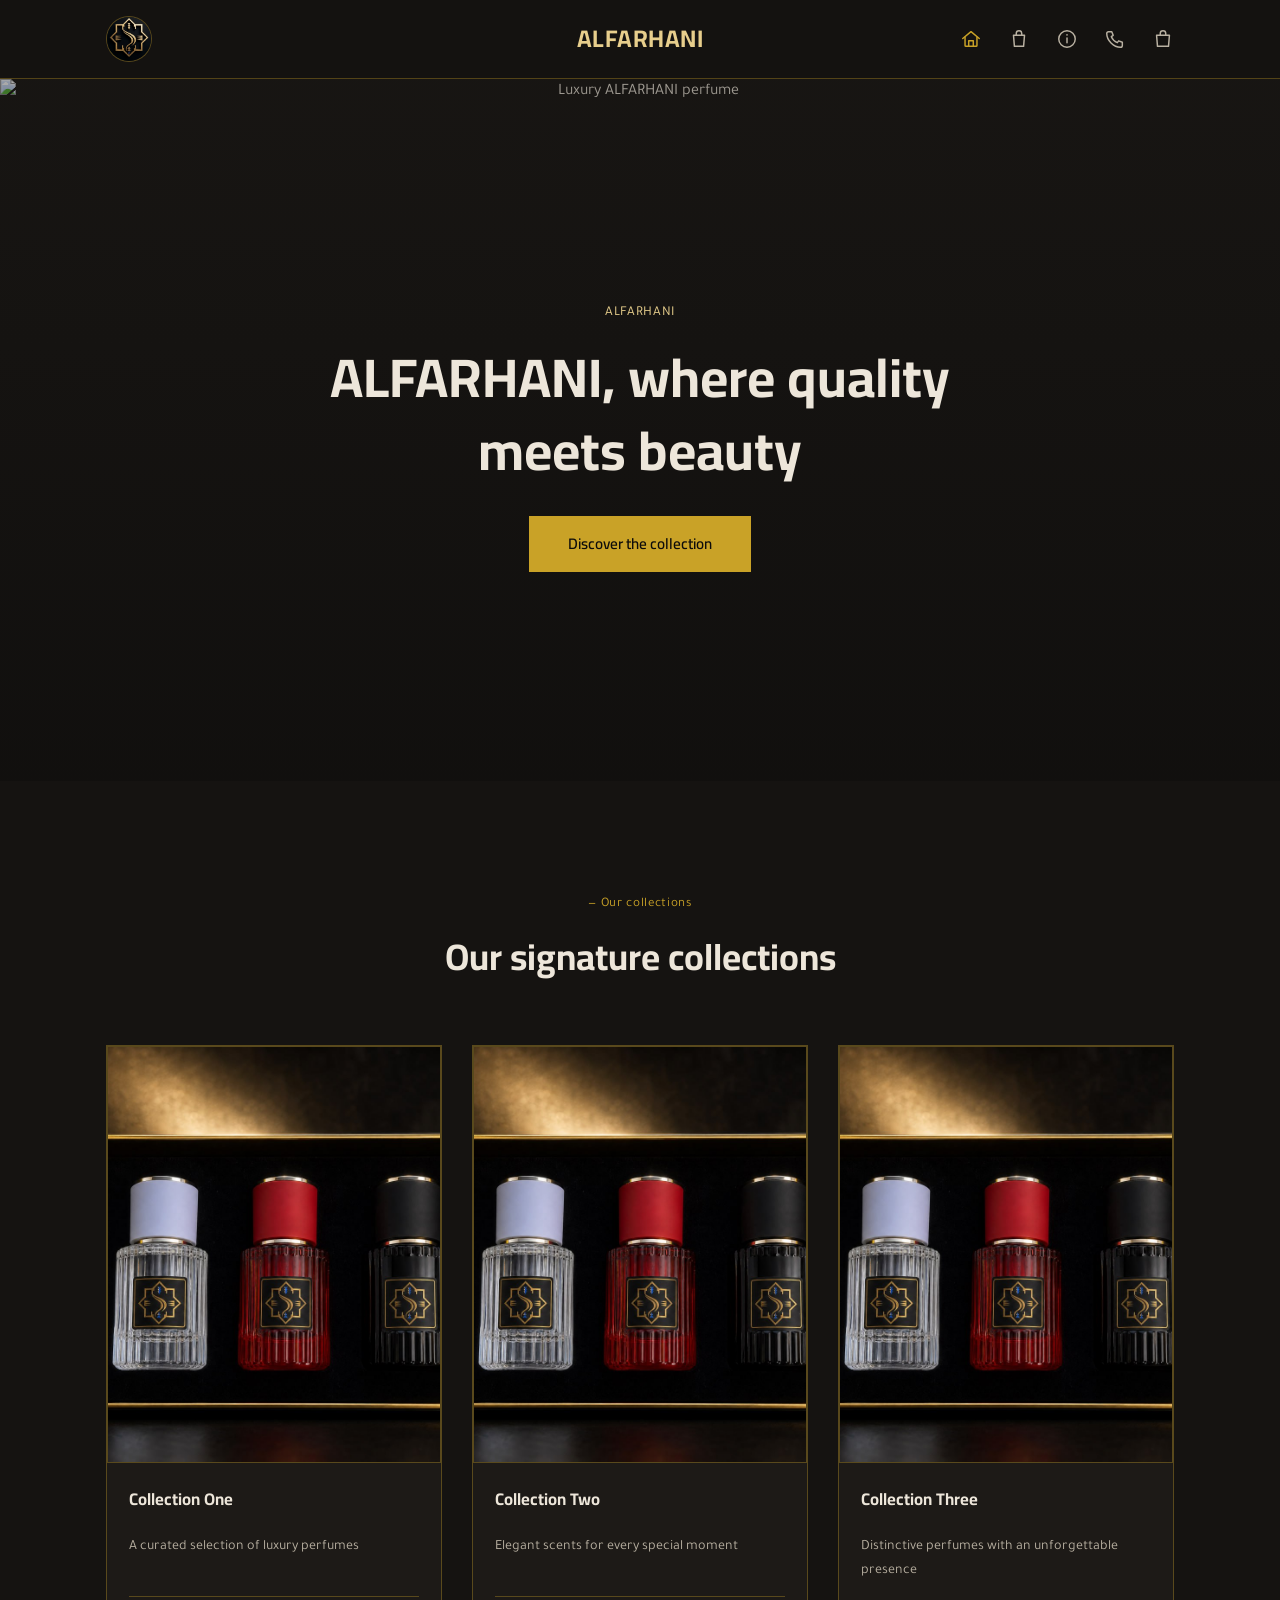
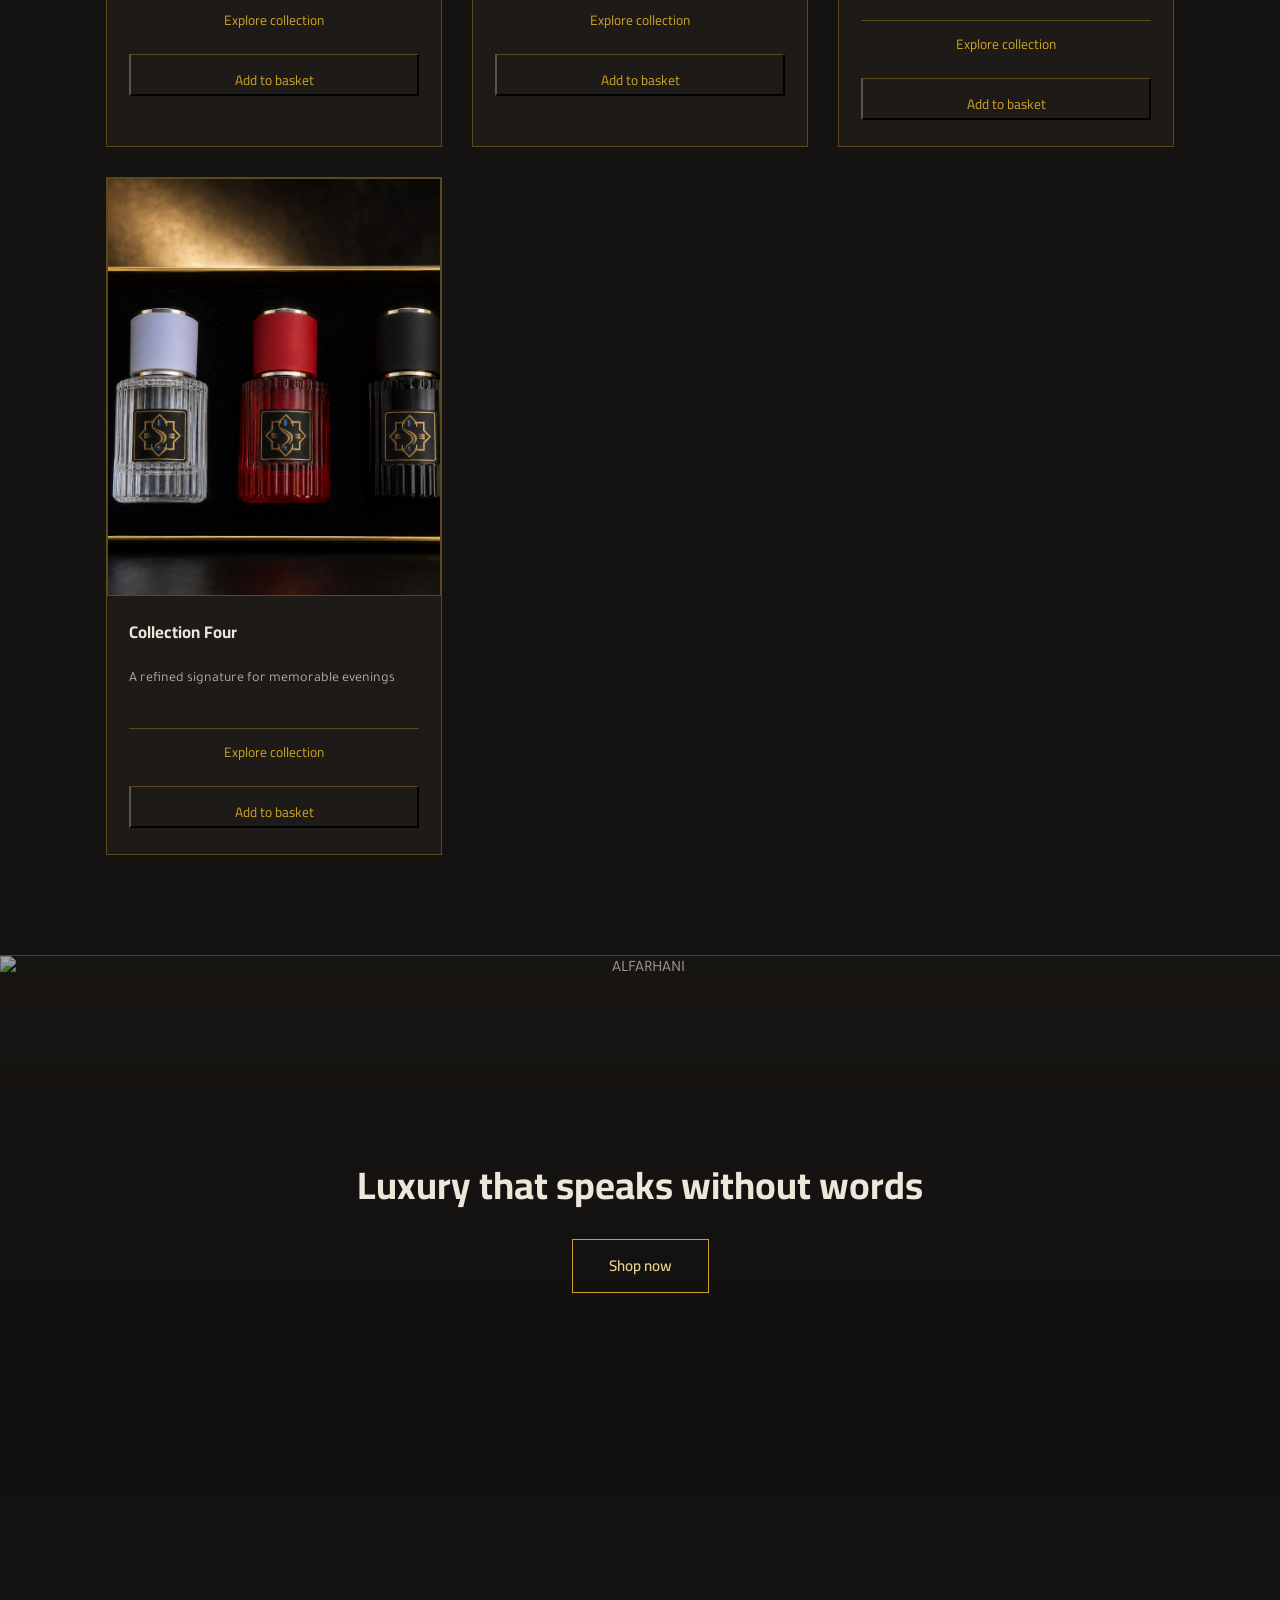
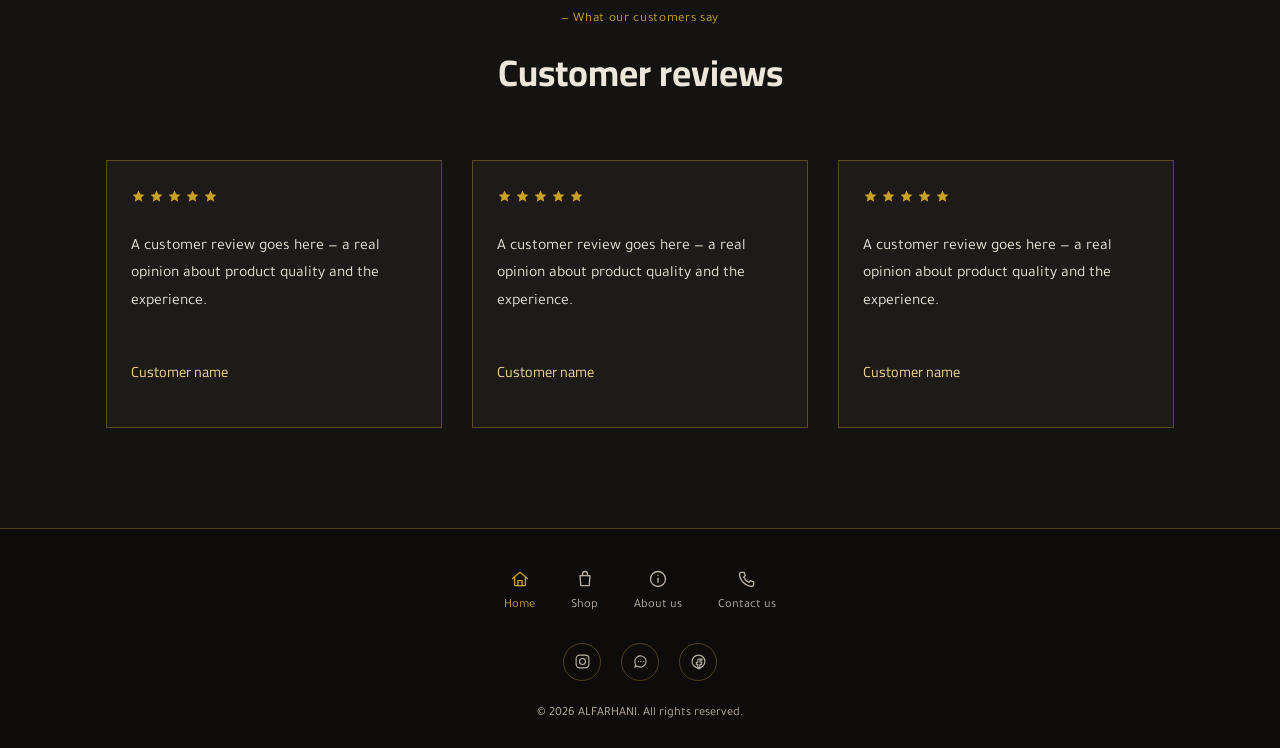
==== index.html @ 16aa0f97 "ereed e3dl 3lwh" ====
<!DOCTYPE html>
<html lang="en" dir="ltr">
<head>
<meta charset="UTF-8">
<meta name="viewport" content="width=device-width, initial-scale=1.0">
<title>ALFARHANI | Where Quality Meets Beauty</title>
<link rel="preconnect" href="https://fonts.googleapis.com">
<link rel="preconnect" href="https://fonts.gstatic.com" crossorigin>
<link href="https://fonts.googleapis.com/css2?family=Cairo:wght@600;700&family=Tajawal:wght@400;500;700&display=swap" rel="stylesheet">
<link rel="stylesheet" href="style.css">
</head>
<body data-page="home">

<header class="site-header">
  <div class="header-inner">
    <a href="index.html" class="ph-frame logo-slot" aria-label="ALFARHANI - Home">
      <img src="images/logo.png" alt="ALFARHANI logo">
      <span class="ph-fallback">
        <svg viewBox="0 0 24 24" fill="none" stroke="currentColor" stroke-width="1.5" stroke-linecap="round" stroke-linejoin="round"><rect x="3" y="6" width="18" height="14" rx="2"/><circle cx="12" cy="13" r="3.5"/><path d="M8 6l1.5-2h5L16 6"/></svg>
        <span>Logo</span>
      </span>
    </a>
    <span class="brand-name">ALFARHANI</span>
    <nav class="icon-nav" aria-label="Main navigation">
      <a href="index.html" data-page="home" aria-label="Home">
        <svg viewBox="0 0 24 24" fill="none" stroke="currentColor" stroke-width="1.6" stroke-linecap="round" stroke-linejoin="round"><path d="M3 11.5 12 4l9 7.5"/><path d="M5.5 10v9a1 1 0 0 0 1 1h11a1 1 0 0 0 1-1v-9"/><path d="M9.5 20v-6h5v6"/></svg>
      </a>
      <a href="shop.html" data-page="shop" aria-label="Shop">
        <svg viewBox="0 0 24 24" fill="none" stroke="currentColor" stroke-width="1.6" stroke-linecap="round" stroke-linejoin="round"><path d="M6 8h12l-1 12H7L6 8Z"/><path d="M9 8V6a3 3 0 0 1 6 0v2"/></svg>
      </a>
      <a href="about.html" data-page="about" aria-label="About us">
        <svg viewBox="0 0 24 24" fill="none" stroke="currentColor" stroke-width="1.6" stroke-linecap="round" stroke-linejoin="round"><circle cx="12" cy="12" r="9"/><line x1="12" y1="11" x2="12" y2="16"/><circle cx="12" cy="7.5" r="0.9" fill="currentColor" stroke="none"/></svg>
      </a>
      <a href="contact.html" data-page="contact" aria-label="Contact us">
        <svg viewBox="0 0 24 24" fill="none" stroke="currentColor" stroke-width="1.6" stroke-linecap="round" stroke-linejoin="round"><path d="M5 4h3.5l1.5 4-2 1.5a12 12 0 0 0 6.5 6.5l1.5-2 4 1.5V19a2 2 0 0 1-2 2C10.5 21 3 13.5 3 6a2 2 0 0 1 2-2Z"/></svg>
      </a>
      <a href="basket.html" data-page="basket" class="basket-nav" aria-label="Perfume basket">
        <svg viewBox="0 0 24 24" fill="none" stroke="currentColor" stroke-width="1.6" stroke-linecap="round" stroke-linejoin="round"><path d="M5 8h14l-1 12H6L5 8Z"/><path d="M9 8V6a3 3 0 0 1 6 0v2"/></svg>
        <span class="basket-badge" data-basket-badge hidden>0</span>
      </a>
    </nav>
  </div>
</header>

<main>

  <!-- SECTION 1: primary hero — replace images/hero-1.jpg with the exclusive perfume/packaging photo -->
  <section class="hero">
    <div class="ph-frame">
      <img src="images/hero-1.jpg" alt="Luxury ALFARHANI perfume">
      <span class="ph-fallback">
        <svg viewBox="0 0 24 24" fill="none" stroke="currentColor" stroke-width="1.5" stroke-linecap="round" stroke-linejoin="round"><rect x="3" y="6" width="18" height="14" rx="2"/><circle cx="12" cy="13" r="3.5"/><path d="M8 6l1.5-2h5L16 6"/></svg>
        <span>Add here: images/hero-1.jpg</span>
      </span>
    </div>
    <div class="hero-content">
      <p class="hero-eyebrow">ALFARHANI</p>
      <h1 class="hero-title">ALFARHANI, where quality meets beauty</h1>
      <a href="shop.html" class="btn-gold">Discover the collection</a>
    </div>
  </section>

  <!-- SECTION 2: our collections -->
  <section class="section">
    <div class="container">
      <div class="section-head">
        <p class="section-eyebrow">— Our collections</p>
        <h2 class="section-title">Our signature collections</h2>
      </div>
      <div class="grid" data-collection-grid>

        <div class="card">
          <div class="ph-frame">
            <img src="images/collection-1.jpg" alt="Collection one">
            <span class="ph-fallback">
              <svg viewBox="0 0 24 24" fill="none" stroke="currentColor" stroke-width="1.5" stroke-linecap="round" stroke-linejoin="round"><rect x="3" y="6" width="18" height="14" rx="2"/><circle cx="12" cy="13" r="3.5"/><path d="M8 6l1.5-2h5L16 6"/></svg>
              <span>Add here: images/collection-1.jpg</span>
            </span>
          </div>
          <div class="card-body">
            <h3 class="card-title">Collection One</h3>
            <p class="card-sub">A curated selection of luxury perfumes</p>
            <a href="details.html?type=collection&amp;collection=1" class="card-link">Explore collection</a>
            <button type="button" class="card-link basket-add" data-add-basket="Collection One">Add to basket</button>
          </div>
        </div>

        <div class="card">
          <div class="ph-frame">
            <img src="images/collection-2.jpg" alt="Collection two">
            <span class="ph-fallback">
              <svg viewBox="0 0 24 24" fill="none" stroke="currentColor" stroke-width="1.5" stroke-linecap="round" stroke-linejoin="round"><rect x="3" y="6" width="18" height="14" rx="2"/><circle cx="12" cy="13" r="3.5"/><path d="M8 6l1.5-2h5L16 6"/></svg>
              <span>Add here: images/collection-2.jpg</span>
            </span>
          </div>
          <div class="card-body">
            <h3 class="card-title">Collection Two</h3>
            <p class="card-sub">Elegant scents for every special moment</p>
            <a href="details.html?type=collection&amp;collection=2" class="card-link">Explore collection</a>
            <button type="button" class="card-link basket-add" data-add-basket="Collection Two">Add to basket</button>
          </div>
        </div>

        <div class="card">
          <div class="ph-frame">
            <img src="images/collection-3.jpg" alt="Collection three">
            <span class="ph-fallback">
              <svg viewBox="0 0 24 24" fill="none" stroke="currentColor" stroke-width="1.5" stroke-linecap="round" stroke-linejoin="round"><rect x="3" y="6" width="18" height="14" rx="2"/><circle cx="12" cy="13" r="3.5"/><path d="M8 6l1.5-2h5L16 6"/></svg>
              <span>Add here: images/collection-3.jpg</span>
            </span>
          </div>
          <div class="card-body">
            <h3 class="card-title">Collection Three</h3>
            <p class="card-sub">Distinctive perfumes with an unforgettable presence</p>
            <a href="details.html?type=collection&amp;collection=3" class="card-link">Explore collection</a>
            <button type="button" class="card-link basket-add" data-add-basket="Collection Three">Add to basket</button>
          </div>
        </div>

        <div class="card">
          <div class="ph-frame">
            <img src="images/collection-1.jpg" alt="Collection four">
            <span class="ph-fallback">
              <svg viewBox="0 0 24 24" fill="none" stroke="currentColor" stroke-width="1.5" stroke-linecap="round" stroke-linejoin="round"><rect x="3" y="6" width="18" height="14" rx="2"/><circle cx="12" cy="13" r="3.5"/><path d="M8 6l1.5-2h5L16 6"/></svg>
              <span>Add here: images/collection-1.jpg</span>
            </span>
          </div>
          <div class="card-body">
            <h3 class="card-title">Collection Four</h3>
            <p class="card-sub">A refined signature for memorable evenings</p>
            <a href="details.html?type=collection&amp;collection=4" class="card-link">Explore collection</a>
            <button type="button" class="card-link basket-add" data-add-basket="Collection Four">Add to basket</button>
          </div>
        </div>

      </div>
    </div>
  </section>

  <hr class="rule">

  <!-- SECTION 3: closing hero — replace images/hero-2.jpg with a second brand/lifestyle photo -->
  <section class="hero" style="min-height: 60vh;">
    <div class="ph-frame">
      <img src="images/hero-2.jpg" alt="ALFARHANI">
      <span class="ph-fallback">
        <svg viewBox="0 0 24 24" fill="none" stroke="currentColor" stroke-width="1.5" stroke-linecap="round" stroke-linejoin="round"><rect x="3" y="6" width="18" height="14" rx="2"/><circle cx="12" cy="13" r="3.5"/><path d="M8 6l1.5-2h5L16 6"/></svg>
        <span>Add here: images/hero-2.jpg</span>
      </span>
    </div>
    <div class="hero-content">
      <h2 class="hero-title" style="font-size: clamp(1.6rem, 4vw, 2.4rem);">Luxury that speaks without words</h2>
      <a href="shop.html" class="btn-outline">Shop now</a>
    </div>
  </section>

  <!-- SECTION 4: testimonials -->
  <section class="section">
    <div class="container">
      <div class="section-head">
        <p class="section-eyebrow">— What our customers say</p>
        <h2 class="section-title">Customer reviews</h2>
      </div>
      <div class="grid">

        <div class="testimonial">
          <div class="stars">
            <svg viewBox="0 0 24 24"><path d="M12 2.5l2.9 6 6.6.7-4.9 4.5 1.3 6.5L12 16.9 6.1 20.2l1.3-6.5L2.5 9.2l6.6-.7L12 2.5Z"/></svg>
            <svg viewBox="0 0 24 24"><path d="M12 2.5l2.9 6 6.6.7-4.9 4.5 1.3 6.5L12 16.9 6.1 20.2l1.3-6.5L2.5 9.2l6.6-.7L12 2.5Z"/></svg>
            <svg viewBox="0 0 24 24"><path d="M12 2.5l2.9 6 6.6.7-4.9 4.5 1.3 6.5L12 16.9 6.1 20.2l1.3-6.5L2.5 9.2l6.6-.7L12 2.5Z"/></svg>
            <svg viewBox="0 0 24 24"><path d="M12 2.5l2.9 6 6.6.7-4.9 4.5 1.3 6.5L12 16.9 6.1 20.2l1.3-6.5L2.5 9.2l6.6-.7L12 2.5Z"/></svg>
            <svg viewBox="0 0 24 24"><path d="M12 2.5l2.9 6 6.6.7-4.9 4.5 1.3 6.5L12 16.9 6.1 20.2l1.3-6.5L2.5 9.2l6.6-.7L12 2.5Z"/></svg>
          </div>
          <p class="testimonial-quote">A customer review goes here — a real opinion about product quality and the experience.</p>
          <p class="testimonial-name">Customer name</p>
        </div>

        <div class="testimonial">
          <div class="stars">
            <svg viewBox="0 0 24 24"><path d="M12 2.5l2.9 6 6.6.7-4.9 4.5 1.3 6.5L12 16.9 6.1 20.2l1.3-6.5L2.5 9.2l6.6-.7L12 2.5Z"/></svg>
            <svg viewBox="0 0 24 24"><path d="M12 2.5l2.9 6 6.6.7-4.9 4.5 1.3 6.5L12 16.9 6.1 20.2l1.3-6.5L2.5 9.2l6.6-.7L12 2.5Z"/></svg>
            <svg viewBox="0 0 24 24"><path d="M12 2.5l2.9 6 6.6.7-4.9 4.5 1.3 6.5L12 16.9 6.1 20.2l1.3-6.5L2.5 9.2l6.6-.7L12 2.5Z"/></svg>
            <svg viewBox="0 0 24 24"><path d="M12 2.5l2.9 6 6.6.7-4.9 4.5 1.3 6.5L12 16.9 6.1 20.2l1.3-6.5L2.5 9.2l6.6-.7L12 2.5Z"/></svg>
            <svg viewBox="0 0 24 24"><path d="M12 2.5l2.9 6 6.6.7-4.9 4.5 1.3 6.5L12 16.9 6.1 20.2l1.3-6.5L2.5 9.2l6.6-.7L12 2.5Z"/></svg>
          </div>
          <p class="testimonial-quote">A customer review goes here — a real opinion about product quality and the experience.</p>
          <p class="testimonial-name">Customer name</p>
        </div>

        <div class="testimonial">
          <div class="stars">
            <svg viewBox="0 0 24 24"><path d="M12 2.5l2.9 6 6.6.7-4.9 4.5 1.3 6.5L12 16.9 6.1 20.2l1.3-6.5L2.5 9.2l6.6-.7L12 2.5Z"/></svg>
            <svg viewBox="0 0 24 24"><path d="M12 2.5l2.9 6 6.6.7-4.9 4.5 1.3 6.5L12 16.9 6.1 20.2l1.3-6.5L2.5 9.2l6.6-.7L12 2.5Z"/></svg>
            <svg viewBox="0 0 24 24"><path d="M12 2.5l2.9 6 6.6.7-4.9 4.5 1.3 6.5L12 16.9 6.1 20.2l1.3-6.5L2.5 9.2l6.6-.7L12 2.5Z"/></svg>
            <svg viewBox="0 0 24 24"><path d="M12 2.5l2.9 6 6.6.7-4.9 4.5 1.3 6.5L12 16.9 6.1 20.2l1.3-6.5L2.5 9.2l6.6-.7L12 2.5Z"/></svg>
            <svg viewBox="0 0 24 24"><path d="M12 2.5l2.9 6 6.6.7-4.9 4.5 1.3 6.5L12 16.9 6.1 20.2l1.3-6.5L2.5 9.2l6.6-.7L12 2.5Z"/></svg>
          </div>
          <p class="testimonial-quote">A customer review goes here — a real opinion about product quality and the experience.</p>
          <p class="testimonial-name">Customer name</p>
        </div>

      </div>
    </div>
  </section>

</main>

<footer class="site-footer">
  <div class="container">
    <nav class="footer-nav" aria-label="Quick links">
      <a href="index.html" data-page="home">
        <svg viewBox="0 0 24 24" fill="none" stroke="currentColor" stroke-width="1.6" stroke-linecap="round" stroke-linejoin="round"><path d="M3 11.5 12 4l9 7.5"/><path d="M5.5 10v9a1 1 0 0 0 1 1h11a1 1 0 0 0 1-1v-9"/><path d="M9.5 20v-6h5v6"/></svg>
        <span>Home</span>
      </a>
      <a href="shop.html" data-page="shop">
        <svg viewBox="0 0 24 24" fill="none" stroke="currentColor" stroke-width="1.6" stroke-linecap="round" stroke-linejoin="round"><path d="M6 8h12l-1 12H7L6 8Z"/><path d="M9 8V6a3 3 0 0 1 6 0v2"/></svg>
        <span>Shop</span>
      </a>
      <a href="about.html" data-page="about">
        <svg viewBox="0 0 24 24" fill="none" stroke="currentColor" stroke-width="1.6" stroke-linecap="round" stroke-linejoin="round"><circle cx="12" cy="12" r="9"/><line x1="12" y1="11" x2="12" y2="16"/><circle cx="12" cy="7.5" r="0.9" fill="currentColor" stroke="none"/></svg>
        <span>About us</span>
      </a>
      <a href="contact.html" data-page="contact">
        <svg viewBox="0 0 24 24" fill="none" stroke="currentColor" stroke-width="1.6" stroke-linecap="round" stroke-linejoin="round"><path d="M5 4h3.5l1.5 4-2 1.5a12 12 0 0 0 6.5 6.5l1.5-2 4 1.5V19a2 2 0 0 1-2 2C10.5 21 3 13.5 3 6a2 2 0 0 1 2-2Z"/></svg>
        <span>Contact us</span>
      </a>
    </nav>
    <div class="footer-social">
      <a href="https://www.instagram.com/daralfarhani?igsi=MXMxZzRta3hnMzdjdA==&utm_source=ig_contact_invite" aria-label="Instagram" target="_blank" rel="noopener noreferrer">
        <svg viewBox="0 0 24 24" fill="none" stroke="currentColor" stroke-width="1.6"><rect x="3" y="3" width="18" height="18" rx="5"/><circle cx="12" cy="12" r="4.2"/><circle cx="17" cy="7" r="0.8" fill="currentColor" stroke="none"/></svg>
      </a>
      <a href="#" data-whatsapp-link aria-label="WhatsApp">
        <svg viewBox="0 0 24 24" fill="none" stroke="currentColor" stroke-width="1.6" stroke-linecap="round" stroke-linejoin="round"><path d="M4 12a8 8 0 1 1 3.2 6.4L4 20l1.3-3.5A7.9 7.9 0 0 1 4 12Z"/><circle cx="9" cy="12" r="0.9" fill="currentColor" stroke="none"/><circle cx="12.5" cy="12" r="0.9" fill="currentColor" stroke="none"/><circle cx="16" cy="12" r="0.9" fill="currentColor" stroke="none"/></svg>
      </a>
      <a href="#" aria-label="Facebook">
        <svg viewBox="0 0 24 24" fill="none" stroke="currentColor" stroke-width="1.6" stroke-linecap="round" stroke-linejoin="round"><path d="M15 8.5h-2a2 2 0 0 0-2 2V13H9v3h2v6h3v-6h2.2l.8-3H14v-2a1 1 0 0 1 1-1h2V8.5Z"/><circle cx="12" cy="12" r="9"/></svg>
      </a>
    </div>
    <p class="footer-copy">© 2026 ALFARHANI. All rights reserved.</p>
  </div>
</footer>

<script src="script.js"></script>
</body>
</html>
---- style.css ----
:root {
  --charcoal: #151311;
  --charcoal-deep: #0D0C0B;
  --charcoal-panel: #1D1A17;
  --gold: #C9A227;
  --gold-soft: #E7CE8C;
  --gold-dim: rgba(201, 162, 39, 0.35);
  --ivory: #EDE6DA;
  --ivory-dim: #B9B1A2;

  --font-display: 'Cairo', sans-serif;
  --font-body: 'Tajawal', sans-serif;
}

* { box-sizing: border-box; }
[hidden] { display: none !important; }
html { scroll-behavior: smooth; }

@media (prefers-reduced-motion: reduce) {
  html { scroll-behavior: auto; }
  * { animation-duration: 0.01ms !important; transition-duration: 0.01ms !important; }
}

body {
  margin: 0;
  background: var(--charcoal);
  color: var(--ivory);
  font-family: var(--font-body);
  line-height: 1.7;
}

h1, h2, h3, .brand-name {
  font-family: var(--font-display);
  font-weight: 700;
  margin: 0;
}

a { color: inherit; text-decoration: none; }

img { max-width: 100%; display: block; }

.container {
  max-width: 1180px;
  margin: 0 auto;
  padding: 0 clamp(20px, 5vw, 56px);
}

/* ---------- Image placeholder fallback ---------- */
.ph-frame {
  position: relative;
  overflow: hidden;
  background: var(--charcoal-panel);
  border: 1px solid var(--gold-dim);
}

.ph-frame img {
  width: 100%;
  height: 100%;
  object-fit: cover;
  position: relative;
  z-index: 1;
}

.ph-fallback {
  position: absolute;
  inset: 0;
  display: flex;
  flex-direction: column;
  align-items: center;
  justify-content: center;
  gap: 10px;
  color: var(--ivory-dim);
  font-family: var(--font-body);
  font-size: 0.85rem;
  text-align: center;
  padding: 20px;
  z-index: 0;
}

.ph-fallback svg { width: 34px; height: 34px; stroke: var(--gold-dim); }

.ph-frame img.img-missing { display: none; }
.ph-frame:not(.no-image) .ph-fallback { display: none; }
.ph-frame.no-image .ph-fallback { display: flex; }

/* ---------- Header ---------- */
.site-header {
  position: sticky;
  top: 0;
  z-index: 50;
  background: rgba(21, 19, 17, 0.92);
  backdrop-filter: blur(6px);
  border-bottom: 1px solid var(--gold-dim);
}

.header-inner {
  max-width: 1180px;
  margin: 0 auto;
  padding: 16px clamp(20px, 5vw, 56px);
  display: grid;
  grid-template-columns: 1fr auto 1fr;
  align-items: center;
  gap: 12px;
  /* Keeps the logo physically on the far left and the icon nav on the
     far right as requested, instead of CSS Grid's default RTL column
     reversal. Arabic text inside still renders correctly. */
  direction: ltr;
}

.header-inner > * { direction: rtl; }
.header-inner > .icon-nav { direction: ltr; }

.logo-slot {
  justify-self: start;
  width: 46px;
  height: 46px;
  border-radius: 50%;
}

.logo-slot .ph-fallback { padding: 0; font-size: 0.55rem; gap: 3px; }
.logo-slot .ph-fallback svg { width: 18px; height: 18px; }

.brand-name {
  justify-self: center;
  font-size: 1.5rem;
  letter-spacing: 0.02em;
  color: var(--gold-soft);
}

.icon-nav {
  justify-self: end;
  display: flex;
  gap: clamp(14px, 3vw, 26px);
}

.icon-nav a {
  color: var(--ivory-dim);
  display: flex;
  flex-direction: column;
  align-items: center;
  gap: 4px;
  transition: color 0.15s ease;
}

.icon-nav svg { width: 22px; height: 22px; stroke: currentColor; }

.icon-nav a:hover,
.icon-nav a.active { color: var(--gold); }

.basket-nav { position: relative; }
.basket-badge {
  position: absolute;
  top: -8px;
  right: -9px;
  min-width: 17px;
  height: 17px;
  padding: 0 4px;
  border-radius: 9px;
  background: var(--gold);
  color: var(--charcoal-deep);
  font-family: var(--font-body);
  font-size: 0.65rem;
  font-weight: 700;
  line-height: 17px;
  text-align: center;
}

/* ---------- Hero ---------- */
.hero {
  position: relative;
  min-height: 78vh;
  display: flex;
  align-items: center;
  justify-content: center;
  text-align: center;
  overflow: hidden;
}

.hero .ph-frame {
  position: absolute;
  inset: 0;
  border: none;
}

.hero::after {
  content: "";
  position: absolute;
  inset: 0;
  background: linear-gradient(180deg, rgba(13,12,11,0.35) 0%, rgba(13,12,11,0.75) 100%);
  z-index: 1;
}

.hero-content {
  position: relative;
  z-index: 2;
  padding: 0 24px;
  max-width: 720px;
}

.hero-eyebrow {
  font-family: var(--font-body);
  color: var(--gold-soft);
  font-size: 0.85rem;
  letter-spacing: 0.05em;
  margin-bottom: 16px;
}

.hero-title {
  font-size: clamp(2.1rem, 5vw, 3.4rem);
  line-height: 1.35;
  color: var(--ivory);
  margin-bottom: 28px;
}

.btn-gold {
  display: inline-block;
  font-family: var(--font-display);
  font-weight: 600;
  font-size: 0.95rem;
  color: var(--charcoal-deep);
  background: var(--gold);
  padding: 14px 38px;
  border: 1px solid var(--gold);
  transition: background 0.2s ease, color 0.2s ease;
}

.btn-gold:hover { background: transparent; color: var(--gold-soft); }

.btn-outline {
  display: inline-block;
  font-family: var(--font-display);
  font-weight: 600;
  font-size: 0.95rem;
  color: var(--gold-soft);
  background: transparent;
  padding: 13px 36px;
  border: 1px solid var(--gold);
  transition: background 0.2s ease, color 0.2s ease;
}

.btn-outline:hover { background: var(--gold); color: var(--charcoal-deep); }

/* ---------- Section shell ---------- */
.section {
  padding: clamp(56px, 9vw, 100px) 0;
}

.section-head {
  text-align: center;
  max-width: 560px;
  margin: 0 auto clamp(36px, 6vw, 56px);
}

.section-eyebrow {
  color: var(--gold);
  font-size: 0.82rem;
  letter-spacing: 0.05em;
  margin-bottom: 10px;
}

.section-title {
  font-size: clamp(1.6rem, 3.4vw, 2.3rem);
}

.rule {
  border: none;
  border-top: 1px solid var(--gold-dim);
  margin: 0;
}

/* ---------- Collections / product grid ---------- */
.grid {
  display: grid;
  grid-template-columns: repeat(auto-fit, minmax(260px, 1fr));
  gap: 30px;
}

.card {
  border: 1px solid var(--gold-dim);
  background: var(--charcoal-panel);
  display: flex;
  flex-direction: column;
}

.card .ph-frame { aspect-ratio: 4 / 5; }

.card-body {
  padding: 22px 22px 26px;
  display: flex;
  flex-direction: column;
  gap: 8px;
  flex: 1;
}

.card-title { font-size: 1.05rem; color: var(--ivory); }
.card-sub { color: var(--ivory-dim); font-size: 0.88rem; }
.card-price { color: var(--gold-soft); font-family: var(--font-display); font-weight: 600; margin-top: auto; padding-top: 10px; }

.card-link {
  margin-top: 14px;
  font-family: var(--font-display);
  font-size: 0.85rem;
  color: var(--gold);
  border-top: 1px solid var(--gold-dim);
  padding-top: 12px;
  text-align: center;
  transition: color 0.15s ease;
}

.card-link:hover { color: var(--gold-soft); }

.basket-panel {
  border: 1px solid var(--gold);
  background: var(--charcoal-panel);
  padding: 24px;
  margin-bottom: 34px;
}

.basket-head { display: flex; justify-content: space-between; align-items: start; gap: 20px; }
.basket-head .section-eyebrow { margin: 0 0 4px; }
.basket-title { color: var(--gold-soft); font-size: 1.25rem; }
.basket-title span { color: var(--gold); font-size: 0.9rem; }
.basket-clear { color: var(--ivory-dim); background: none; border: 0; padding: 4px 0; font: inherit; cursor: pointer; }
.basket-clear:hover { color: var(--gold-soft); }
.basket-empty { color: var(--ivory-dim); margin: 18px 0 0; }
.basket-list { list-style: none; padding: 0; margin: 18px 0 0; display: grid; gap: 8px; }
.basket-list li { display: flex; justify-content: space-between; align-items: center; gap: 12px; padding-bottom: 8px; border-bottom: 1px solid rgba(201, 162, 39, 0.16); color: var(--ivory); }
.basket-list button { color: var(--gold); background: none; border: 0; font-size: 1.25rem; line-height: 1; cursor: pointer; }

.basket-form {
  display: grid;
  gap: 18px;
  margin-top: 26px;
  padding-top: 26px;
  border-top: 1px solid rgba(201, 162, 39, 0.18);
}

.field-group {
  display: flex;
  flex-direction: column;
  gap: 10px;
}

.field-group label {
  color: var(--gold-soft);
  font-family: var(--font-display);
  font-size: 0.9rem;
  letter-spacing: 0.04em;
}

.field-group input {
  width: 100%;
  min-height: 52px;
  padding: 14px 16px;
  border: 1px solid rgba(201, 162, 39, 0.32);
  border-radius: 12px;
  background: rgba(17, 17, 17, 0.7);
  color: var(--ivory);
  font: inherit;
  font-size: 1rem;
  box-sizing: border-box;
  transition: border-color 0.2s ease, box-shadow 0.2s ease, transform 0.2s ease;
}

.field-group input::placeholder {
  color: rgba(239, 235, 223, 0.5);
}

.field-group input:focus {
  outline: none;
  border-color: var(--gold);
  box-shadow: 0 0 0 3px rgba(201, 162, 39, 0.16);
  transform: translateY(-1px);
}

.basket-submit { margin-top: 20px; width: 100%; cursor: pointer; }
.basket-submit:disabled { opacity: 0.45; cursor: not-allowed; }
.basket-add { width: 100%; background: transparent; cursor: pointer; }
.basket-add.is-added { color: var(--gold-soft); cursor: default; }
.basket-shop-link { color: var(--gold); }
.basket-shop-link:hover { color: var(--gold-soft); }

/* ---------- Card detail dialog ---------- */
.card[data-detail-url] { cursor: pointer; }
.card[data-detail-url]:hover { border-color: var(--gold); }

/* ---------- Detail page ---------- */
.detail-page { padding: clamp(48px, 8vw, 96px) 0; }
.detail-layout { display: grid; grid-template-columns: minmax(280px, 0.9fr) 1.1fr; gap: clamp(28px, 6vw, 72px); align-items: start; }
.detail-image { aspect-ratio: 4 / 5; }
.detail-image img { width: 100%; height: 100%; object-fit: cover; }
.detail-info { padding-top: 0; }
.detail-title { color: var(--gold-soft); font-size: clamp(1.8rem, 5vw, 3rem); margin-bottom: 8px; }
.detail-kicker { color: var(--gold); font-size: 0.82rem; margin: 0 0 22px; }
.detail-description { color: var(--ivory-dim); font-size: 1.05rem; line-height: 1.9; max-width: 540px; }
.detail-price { color: var(--gold-soft); font-family: var(--font-display); font-weight: 600; font-size: 1.15rem; margin-top: 22px; }
.detail-meta { border-top: 1px solid var(--gold-dim); margin-top: 24px; max-width: 680px; }
.detail-meta p { display: grid; grid-template-columns: 140px 1fr; gap: 18px; margin: 0; padding: 11px 0; border-bottom: 1px solid rgba(201, 162, 39, 0.16); color: var(--ivory-dim); }
.detail-meta strong { color: var(--gold-soft); font-family: var(--font-display); font-weight: 600; }
.detail-meta span { direction: ltr; text-align: right; }
.detail-actions { display: flex; gap: 14px; flex-wrap: wrap; margin-top: 28px; }

@media (max-width: 720px) {
  .detail-layout { grid-template-columns: 1fr; }
  .detail-image { max-height: 62vh; }
  .detail-meta p { grid-template-columns: 1fr; gap: 2px; }
}

@media (max-width: 520px) {
  .basket-panel { padding: 20px; }
  .basket-head { align-items: center; }
}

/* ---------- Testimonials ---------- */
.testimonial {
  border: 1px solid var(--gold-dim);
  padding: 28px 24px;
  background: var(--charcoal-panel);
  display: flex;
  flex-direction: column;
  gap: 14px;
}

.stars { display: flex; gap: 3px; }
.stars svg { width: 15px; height: 15px; fill: var(--gold); stroke: none; }

.testimonial-quote { color: var(--ivory); font-size: 0.98rem; line-height: 1.75; }
.testimonial-name { color: var(--gold-soft); font-family: var(--font-display); font-size: 0.9rem; }

/* ---------- Footer ---------- */
.site-footer {
  border-top: 1px solid var(--gold-dim);
  background: var(--charcoal-deep);
  padding: 40px 0 24px;
}

.footer-nav {
  display: flex;
  justify-content: center;
  gap: clamp(18px, 4vw, 36px);
  margin-bottom: 26px;
}

.footer-nav a {
  display: flex;
  flex-direction: column;
  align-items: center;
  gap: 6px;
  color: var(--ivory-dim);
  font-size: 0.78rem;
  transition: color 0.15s ease;
}

.footer-nav svg { width: 20px; height: 20px; stroke: currentColor; }
.footer-nav a:hover, .footer-nav a.active { color: var(--gold); }

.footer-social {
  display: flex;
  justify-content: center;
  gap: 20px;
  margin-bottom: 22px;
}

.footer-social a {
  width: 38px; height: 38px;
  border: 1px solid var(--gold-dim);
  border-radius: 50%;
  display: flex;
  align-items: center;
  justify-content: center;
  color: var(--ivory-dim);
  transition: color 0.15s ease, border-color 0.15s ease;
}

.footer-social svg { width: 17px; height: 17px; }
.footer-social a:hover { color: var(--gold); border-color: var(--gold); }

.footer-copy {
  text-align: center;
  color: var(--ivory-dim);
  font-size: 0.78rem;
  margin: 0;
}

/* ---------- Page header (Shop / About / Contact) ---------- */
.page-head {
  padding: clamp(48px, 8vw, 80px) 0 clamp(30px, 5vw, 50px);
  text-align: center;
}

.page-head .section-title { color: var(--gold-soft); margin-bottom: 12px; }
.page-head p { color: var(--ivory-dim); max-width: 520px; margin: 0 auto; }

/* ---------- About page ---------- */
.about-block {
  display: grid;
  grid-template-columns: 1fr 1fr;
  gap: 44px;
  align-items: center;
}

.about-block .ph-frame { aspect-ratio: 4 / 5; }

.about-text {
  color: var(--ivory-dim);
  font-size: 1rem;
  line-height: 1.85;
}

@media (max-width: 720px) {
  .about-block { grid-template-columns: 1fr; }
}

/* ---------- Contact page ---------- */
.contact-block {
  display: grid;
  grid-template-columns: 1fr 1fr;
  gap: 44px;
  align-items: center;
}

.contact-block .ph-frame { aspect-ratio: 4 / 5; }

.contact-actions {
  display: flex;
  flex-direction: column;
  gap: 16px;
  align-items: flex-start;
}

.contact-actions .btn-gold,
.contact-actions .btn-outline { width: 100%; text-align: center; }

@media (max-width: 720px) {
  .contact-block { grid-template-columns: 1fr; }
}

/* ---------- Focus visibility ---------- */
a:focus-visible, button:focus-visible {
  outline: 2px solid var(--gold);
  outline-offset: 3px;
}

/* ---------- Mobile header ---------- */
@media (max-width: 560px) {
  .icon-nav { gap: 14px; }
  .icon-nav svg { width: 19px; height: 19px; }
  .brand-name { font-size: 1.15rem; }
}
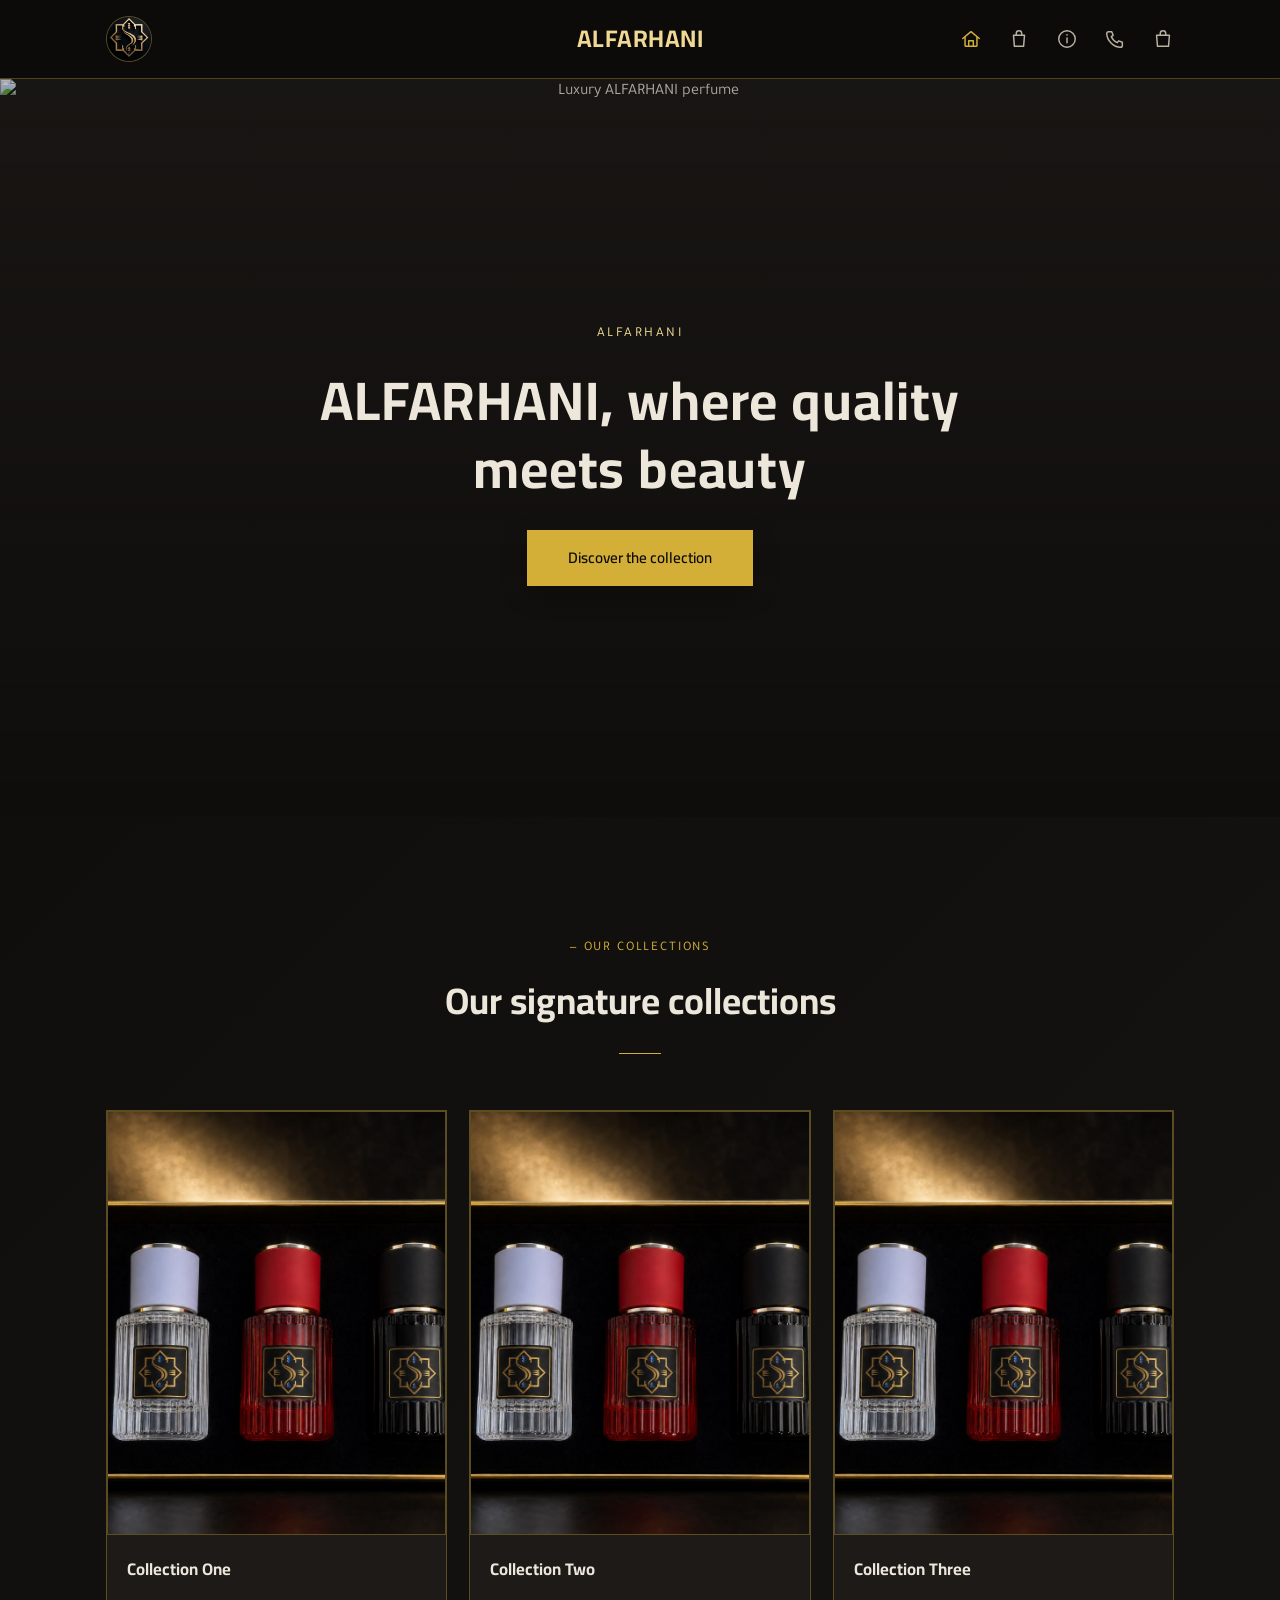
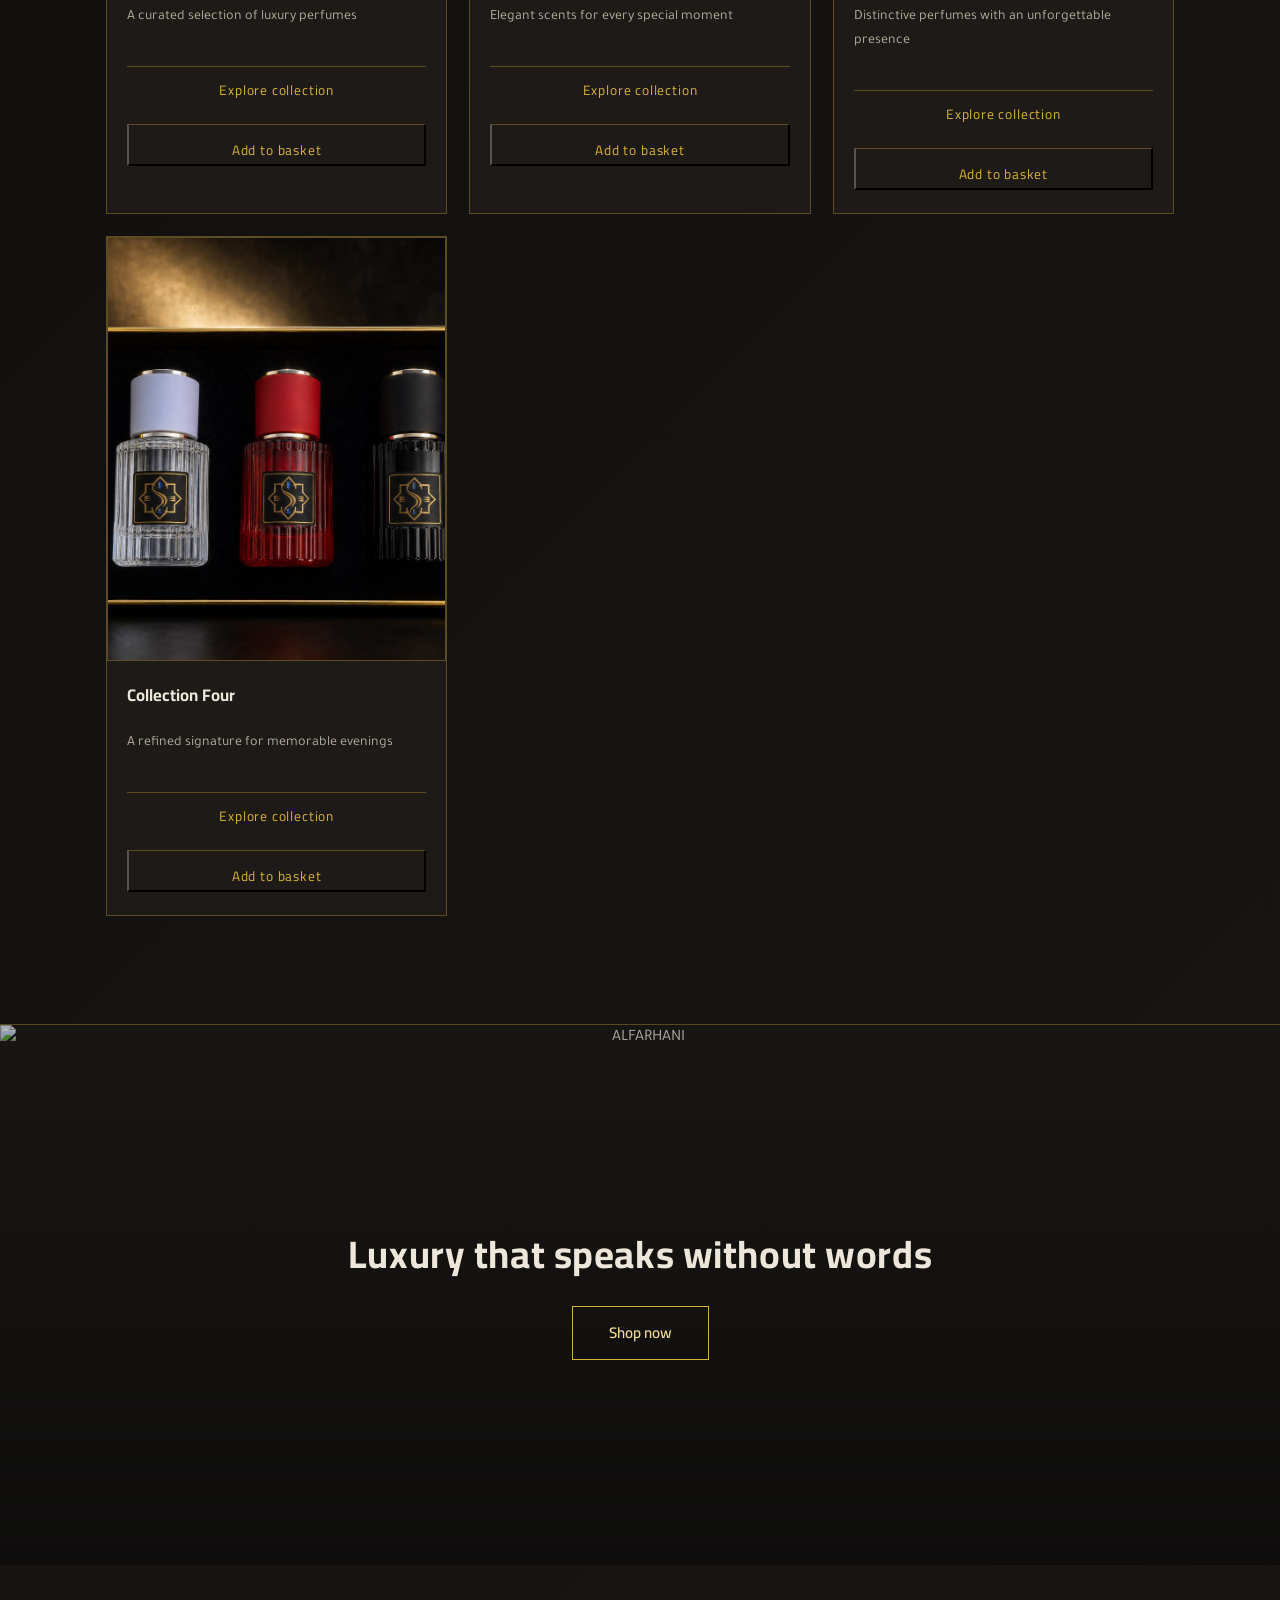
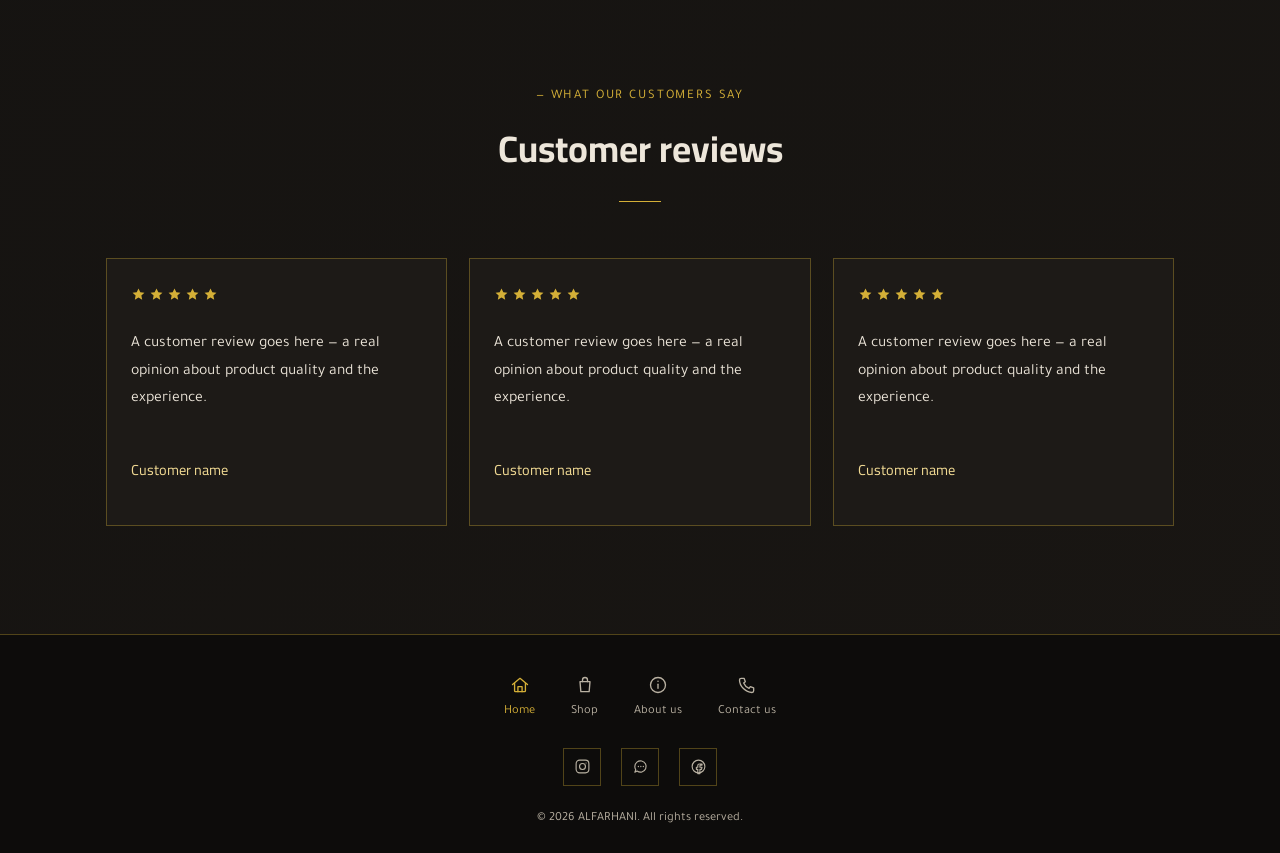
==== commit ca5d773b: "yes yes" ====
--- a/index.html
+++ b/index.html
@@ -226,13 +226,13 @@
       </a>
     </nav>
     <div class="footer-social">
-      <a href="https://www.instagram.com/daralfarhani?igsi=MXMxZzRta3hnMzdjdA==&utm_source=ig_contact_invite" aria-label="Instagram" target="_blank" rel="noopener noreferrer">
+      <a href="https://www.instagram.com/daralfarhani/" aria-label="Instagram" target="_blank" rel="noopener noreferrer">
         <svg viewBox="0 0 24 24" fill="none" stroke="currentColor" stroke-width="1.6"><rect x="3" y="3" width="18" height="18" rx="5"/><circle cx="12" cy="12" r="4.2"/><circle cx="17" cy="7" r="0.8" fill="currentColor" stroke="none"/></svg>
       </a>
       <a href="#" data-whatsapp-link aria-label="WhatsApp">
         <svg viewBox="0 0 24 24" fill="none" stroke="currentColor" stroke-width="1.6" stroke-linecap="round" stroke-linejoin="round"><path d="M4 12a8 8 0 1 1 3.2 6.4L4 20l1.3-3.5A7.9 7.9 0 0 1 4 12Z"/><circle cx="9" cy="12" r="0.9" fill="currentColor" stroke="none"/><circle cx="12.5" cy="12" r="0.9" fill="currentColor" stroke="none"/><circle cx="16" cy="12" r="0.9" fill="currentColor" stroke="none"/></svg>
       </a>
-      <a href="#" aria-label="Facebook">
+      <a href="https://www.facebook.com/profile.php?id=61593933218251" aria-label="Facebook" target="_blank" rel="noopener noreferrer">
         <svg viewBox="0 0 24 24" fill="none" stroke="currentColor" stroke-width="1.6" stroke-linecap="round" stroke-linejoin="round"><path d="M15 8.5h-2a2 2 0 0 0-2 2V13H9v3h2v6h3v-6h2.2l.8-3H14v-2a1 1 0 0 1 1-1h2V8.5Z"/><circle cx="12" cy="12" r="9"/></svg>
       </a>
     </div>
--- a/style.css
+++ b/style.css
@@ -2,9 +2,9 @@
   --charcoal: #151311;
   --charcoal-deep: #0D0C0B;
   --charcoal-panel: #1D1A17;
-  --gold: #C9A227;
-  --gold-soft: #E7CE8C;
-  --gold-dim: rgba(201, 162, 39, 0.35);
+  --gold: #D4AF37;
+  --gold-soft: #F0D993;
+  --gold-dim: rgba(212, 175, 55, 0.34);
   --ivory: #EDE6DA;
   --ivory-dim: #B9B1A2;
 
@@ -23,7 +23,7 @@
 
 body {
   margin: 0;
-  background: var(--charcoal);
+  background: linear-gradient(135deg, var(--charcoal-deep) 0%, var(--charcoal) 52%, #191613 100%);
   color: var(--ivory);
   font-family: var(--font-body);
   line-height: 1.7;
@@ -61,6 +61,21 @@
   z-index: 1;
 }
 
+.ph-frame .image-hover {
+  position: absolute;
+  inset: 0;
+  z-index: 2;
+  opacity: 0;
+  transition: opacity 0.25s ease;
+}
+
+.ph-frame:hover .image-hover,
+.ph-frame:focus-within .image-hover {
+  opacity: 1;
+}
+
+.detail-image .image-hover[hidden] { display: none; }
+
 .ph-fallback {
   position: absolute;
   inset: 0;
@@ -88,7 +103,7 @@
   position: sticky;
   top: 0;
   z-index: 50;
-  background: rgba(21, 19, 17, 0.92);
+  background: rgba(13, 12, 11, 0.94);
   backdrop-filter: blur(6px);
   border-bottom: 1px solid var(--gold-dim);
 }
@@ -139,13 +154,14 @@
   flex-direction: column;
   align-items: center;
   gap: 4px;
-  transition: color 0.15s ease;
+  transition: color 0.2s ease, transform 0.2s ease;
 }
 
 .icon-nav svg { width: 22px; height: 22px; stroke: currentColor; }
 
 .icon-nav a:hover,
 .icon-nav a.active { color: var(--gold); }
+.icon-nav a:hover { transform: translateY(-2px); }
 
 .basket-nav { position: relative; }
 .basket-badge {
@@ -168,7 +184,7 @@
 /* ---------- Hero ---------- */
 .hero {
   position: relative;
-  min-height: 78vh;
+  min-height: 82vh;
   display: flex;
   align-items: center;
   justify-content: center;
@@ -186,7 +202,7 @@
   content: "";
   position: absolute;
   inset: 0;
-  background: linear-gradient(180deg, rgba(13,12,11,0.35) 0%, rgba(13,12,11,0.75) 100%);
+  background: linear-gradient(180deg, rgba(13,12,11,0.28) 0%, rgba(13,12,11,0.88) 100%);
   z-index: 1;
 }
 
@@ -194,20 +210,23 @@
   position: relative;
   z-index: 2;
   padding: 0 24px;
-  max-width: 720px;
+  max-width: 760px;
+  animation: reveal-up 0.8s ease both;
 }
 
 .hero-eyebrow {
   font-family: var(--font-body);
   color: var(--gold-soft);
   font-size: 0.85rem;
-  letter-spacing: 0.05em;
-  margin-bottom: 16px;
+  letter-spacing: 0.18em;
+  margin-bottom: 20px;
+  text-transform: uppercase;
 }
 
 .hero-title {
   font-size: clamp(2.1rem, 5vw, 3.4rem);
-  line-height: 1.35;
+  line-height: 1.25;
+  letter-spacing: 0.015em;
   color: var(--ivory);
   margin-bottom: 28px;
 }
@@ -219,12 +238,14 @@
   font-size: 0.95rem;
   color: var(--charcoal-deep);
   background: var(--gold);
-  padding: 14px 38px;
+  padding: 14px 40px;
+  border-radius: 0;
+  box-shadow: 0 8px 24px rgba(0, 0, 0, 0.25);
   border: 1px solid var(--gold);
-  transition: background 0.2s ease, color 0.2s ease;
-}
-
-.btn-gold:hover { background: transparent; color: var(--gold-soft); }
+  transition: background 0.2s ease, color 0.2s ease, box-shadow 0.2s ease, transform 0.2s ease;
+}
+
+.btn-gold:hover { background: transparent; color: var(--gold-soft); box-shadow: 0 0 22px rgba(212, 175, 55, 0.24); transform: translateY(-2px); }
 
 .btn-outline {
   display: inline-block;
@@ -234,15 +255,17 @@
   color: var(--gold-soft);
   background: transparent;
   padding: 13px 36px;
+  border-radius: 0;
   border: 1px solid var(--gold);
-  transition: background 0.2s ease, color 0.2s ease;
-}
-
-.btn-outline:hover { background: var(--gold); color: var(--charcoal-deep); }
+  transition: background 0.2s ease, color 0.2s ease, box-shadow 0.2s ease, transform 0.2s ease;
+}
+
+.btn-outline:hover { background: var(--gold); color: var(--charcoal-deep); box-shadow: 0 0 22px rgba(212, 175, 55, 0.24); transform: translateY(-2px); }
 
 /* ---------- Section shell ---------- */
 .section {
-  padding: clamp(56px, 9vw, 100px) 0;
+  padding: clamp(64px, 9vw, 108px) 0;
+  position: relative;
 }
 
 .section-head {
@@ -254,7 +277,8 @@
 .section-eyebrow {
   color: var(--gold);
   font-size: 0.82rem;
-  letter-spacing: 0.05em;
+  letter-spacing: 0.14em;
+  text-transform: uppercase;
   margin-bottom: 10px;
 }
 
@@ -272,7 +296,7 @@
 .grid {
   display: grid;
   grid-template-columns: repeat(auto-fit, minmax(260px, 1fr));
-  gap: 30px;
+  gap: 22px;
 }
 
 .card {
@@ -280,12 +304,24 @@
   background: var(--charcoal-panel);
   display: flex;
   flex-direction: column;
+  border-radius: 0;
+  overflow: hidden;
+  animation: reveal-up 0.7s ease both;
+  transition: transform 0.28s ease, border-color 0.28s ease, box-shadow 0.28s ease;
+}
+
+.card:hover {
+  transform: translateY(-6px);
+  border-color: var(--gold);
+  box-shadow: 0 16px 32px rgba(0, 0, 0, 0.32), 0 0 18px rgba(212, 175, 55, 0.1);
 }
 
 .card .ph-frame { aspect-ratio: 4 / 5; }
+.card .ph-frame img { transition: transform 0.45s ease, opacity 0.25s ease; }
+.card:hover .ph-frame > img:first-child { transform: scale(1.035); }
 
 .card-body {
-  padding: 22px 22px 26px;
+  padding: 20px 20px 23px;
   display: flex;
   flex-direction: column;
   gap: 8px;
@@ -304,7 +340,8 @@
   border-top: 1px solid var(--gold-dim);
   padding-top: 12px;
   text-align: center;
-  transition: color 0.15s ease;
+  letter-spacing: 0.06em;
+  transition: color 0.2s ease, border-color 0.2s ease;
 }
 
 .card-link:hover { color: var(--gold-soft); }
@@ -353,7 +390,7 @@
   min-height: 52px;
   padding: 14px 16px;
   border: 1px solid rgba(201, 162, 39, 0.32);
-  border-radius: 12px;
+  border-radius: 0;
   background: rgba(17, 17, 17, 0.7);
   color: var(--ivory);
   font: inherit;
@@ -400,6 +437,9 @@
 .detail-meta span { direction: ltr; text-align: right; }
 .detail-actions { display: flex; gap: 14px; flex-wrap: wrap; margin-top: 28px; }
 
+.detail-image,
+.detail-info { animation: reveal-up 0.7s ease both; }
+
 @media (max-width: 720px) {
   .detail-layout { grid-template-columns: 1fr; }
   .detail-image { max-height: 62vh; }
@@ -464,7 +504,7 @@
 .footer-social a {
   width: 38px; height: 38px;
   border: 1px solid var(--gold-dim);
-  border-radius: 50%;
+  border-radius: 0;
   display: flex;
   align-items: center;
   justify-content: center;
@@ -495,20 +535,173 @@
 .about-block {
   display: grid;
   grid-template-columns: 1fr 1fr;
-  gap: 44px;
+  gap: 10px;
   align-items: center;
 }
 
-.about-block .ph-frame { aspect-ratio: 4 / 5; }
+.about-block .ph-frame { aspect-ratio: 3 / 2; }
+
+.about-copy {
+  text-align: right;
+}
+
+.about-title {
+  color: var(--gold-soft);
+  font-family: 'Amiri', var(--font-display);
+  font-size: clamp(1.8rem, 3vw, 2.65rem);
+  font-weight: 700;
+  line-height: 1.45;
+  margin: 0 0 22px;
+}
 
 .about-text {
   color: var(--ivory-dim);
   font-size: 1rem;
   line-height: 1.85;
+  margin: 0 0 16px;
+}
+
+.about-signature {
+  color: var(--gold-soft);
+  font-family: 'Amiri', var(--font-display);
+  font-size: 1.2rem;
+  font-weight: 700;
+  line-height: 1.7;
+  margin: 24px 0 0;
+}
+
+.services-section {
+  border-top: 1px solid var(--gold-dim);
+  margin-top: clamp(56px, 8vw, 96px);
+  padding-top: clamp(52px, 7vw, 80px);
+}
+
+.services-heading {
+  max-width: 620px;
+  margin: 0 auto 38px;
+  text-align: center;
+}
+
+.services-heading .section-eyebrow { margin-bottom: 8px; }
+.services-heading .section-title {
+  color: var(--gold-soft);
+  font-family: 'Amiri', var(--font-display);
+  font-size: clamp(1.8rem, 4vw, 3rem);
+  margin-bottom: 10px;
+}
+
+.services-intro {
+  max-width: 780px;
+  margin: 0 auto;
+}
+
+.services-intro p {
+  color: var(--ivory-dim);
+  font-size: 1rem;
+  line-height: 1.9;
+  margin: 0 auto 14px;
+}
+
+.services-intro .services-signature {
+  color: var(--gold-soft);
+  font-family: 'Amiri', var(--font-display);
+  font-size: 1.2rem;
+  font-weight: 700;
+  line-height: 1.7;
+  margin-top: 22px;
+  margin-bottom: 0;
+}
+
+.services-heading > p:last-child {
+  color: var(--ivory-dim);
+  margin: 0;
+}
+
+.services-grid {
+  display: grid;
+  grid-template-columns: repeat(3, 1fr);
+  gap: 18px;
+}
+
+.service-card {
+  min-height: 238px;
+  padding: 30px 24px 26px;
+  background: linear-gradient(145deg, var(--charcoal-panel), rgba(29, 26, 23, 0.45));
+  border: 1px solid var(--gold-dim);
+  text-align: center;
+  border-radius: 0;
+  transition: transform 0.2s ease, border-color 0.2s ease;
+}
+
+.service-card:hover {
+  transform: translateY(-4px);
+  border-color: var(--gold);
+}
+
+.service-icon {
+  width: 24px;
+  height: 24px;
+  min-width: 24px;
+  min-height: 24px;
+  max-width: 24px;
+  max-height: 24px;
+  margin-left: 7px;
+  display: inline-grid;
+  vertical-align: -5px;
+  place-items: center;
+  color: var(--gold-soft);
+}
+
+.service-icon svg {
+  display: block;
+  width: 19px;
+  height: 19px;
+  max-width: 19px;
+  max-height: 19px;
+}
+
+.service-card h3 {
+  color: var(--ivory);
+  font-family: 'Amiri', var(--font-display);
+  font-size: 1.35rem;
+  line-height: 1.65;
+  margin-bottom: 8px;
+}
+
+.service-card p {
+  color: var(--ivory-dim);
+  font-size: 0.95rem;
+  line-height: 1.8;
+  margin: 0;
 }
 
 @media (max-width: 720px) {
   .about-block { grid-template-columns: 1fr; }
+  .services-grid { grid-template-columns: 1fr; }
+}
+
+@keyframes reveal-up {
+  from { opacity: 0; transform: translateY(14px); }
+  to { opacity: 1; transform: translateY(0); }
+}
+
+@media (prefers-reduced-motion: no-preference) {
+  .section-head::after,
+  .services-heading::after {
+    content: "";
+    display: block;
+    width: 42px;
+    height: 1px;
+    margin: 20px auto 0;
+    background: var(--gold);
+    transform-origin: center;
+    animation: accent-line 0.8s ease both;
+  }
+}
+
+@keyframes accent-line {
+  from { opacity: 0; transform: scaleX(0); }
+  to { opacity: 1; transform: scaleX(1); }
 }
 
 /* ---------- Contact page ---------- */
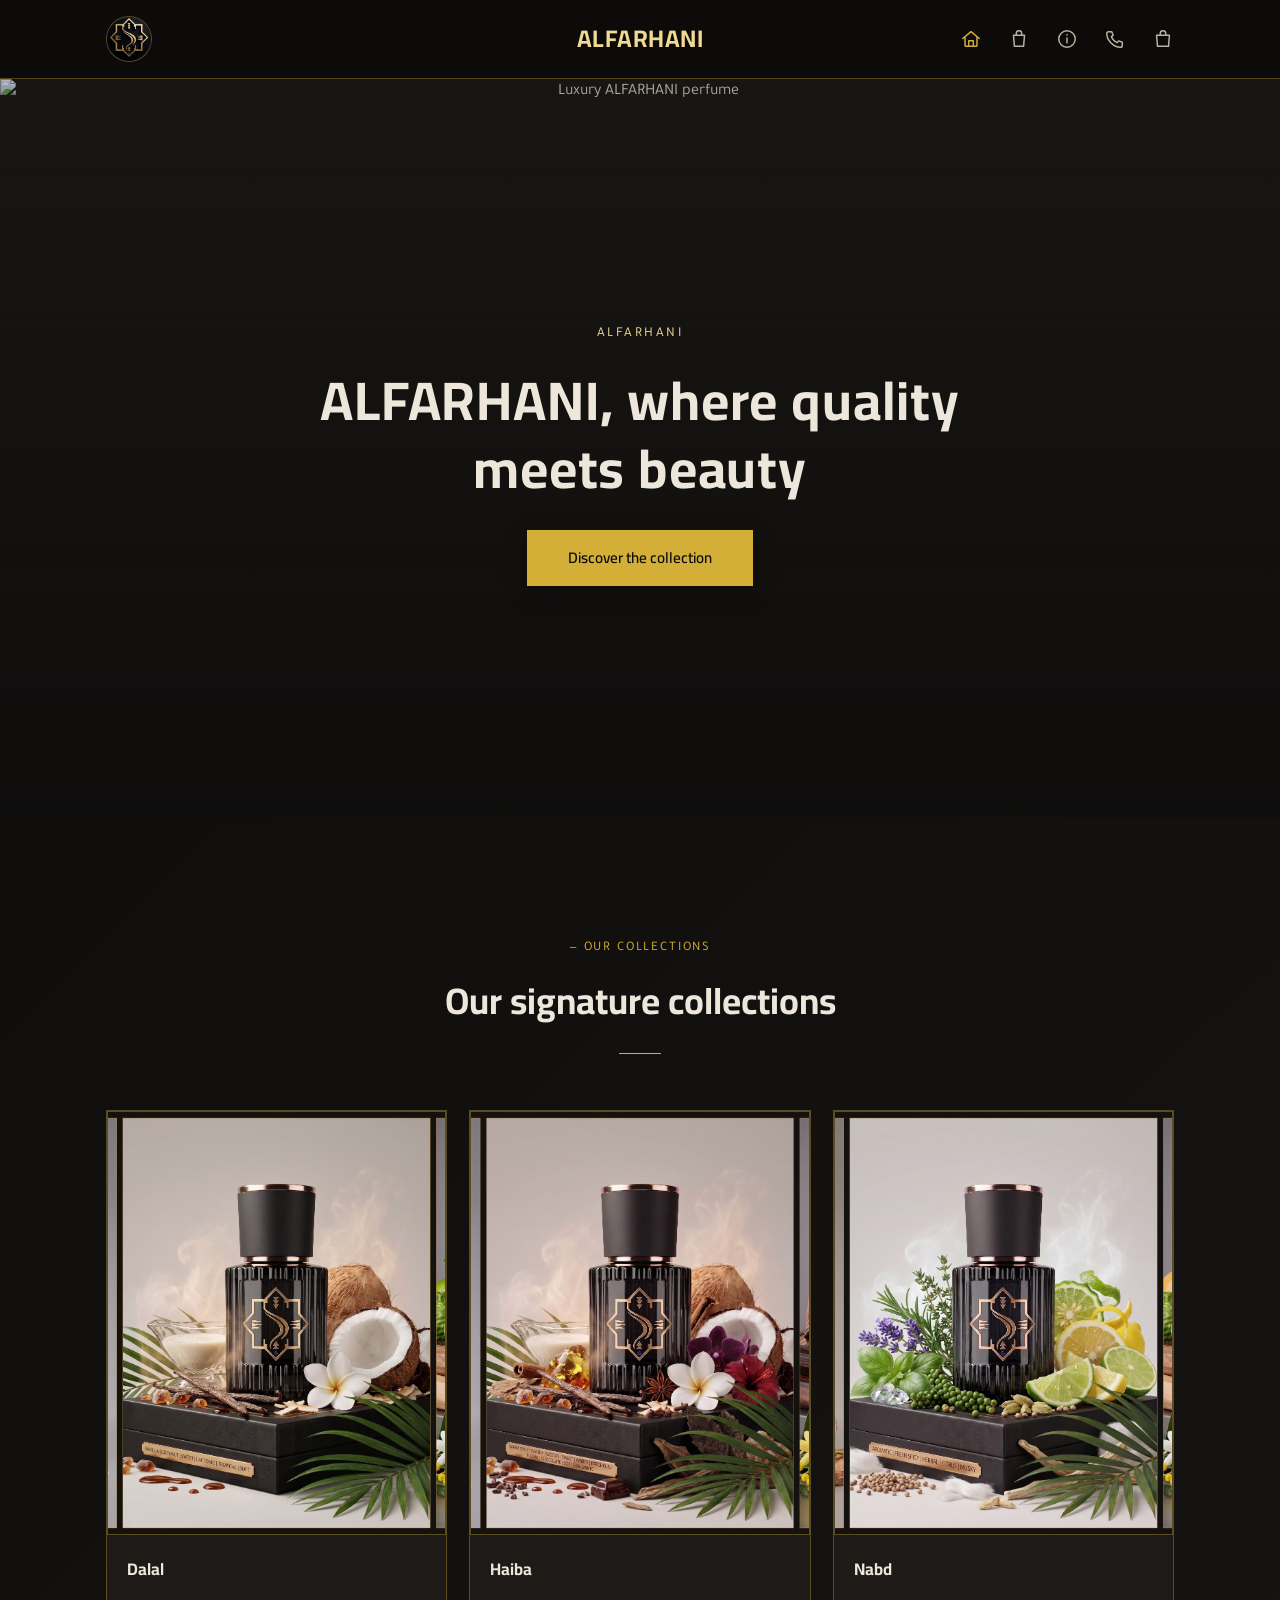
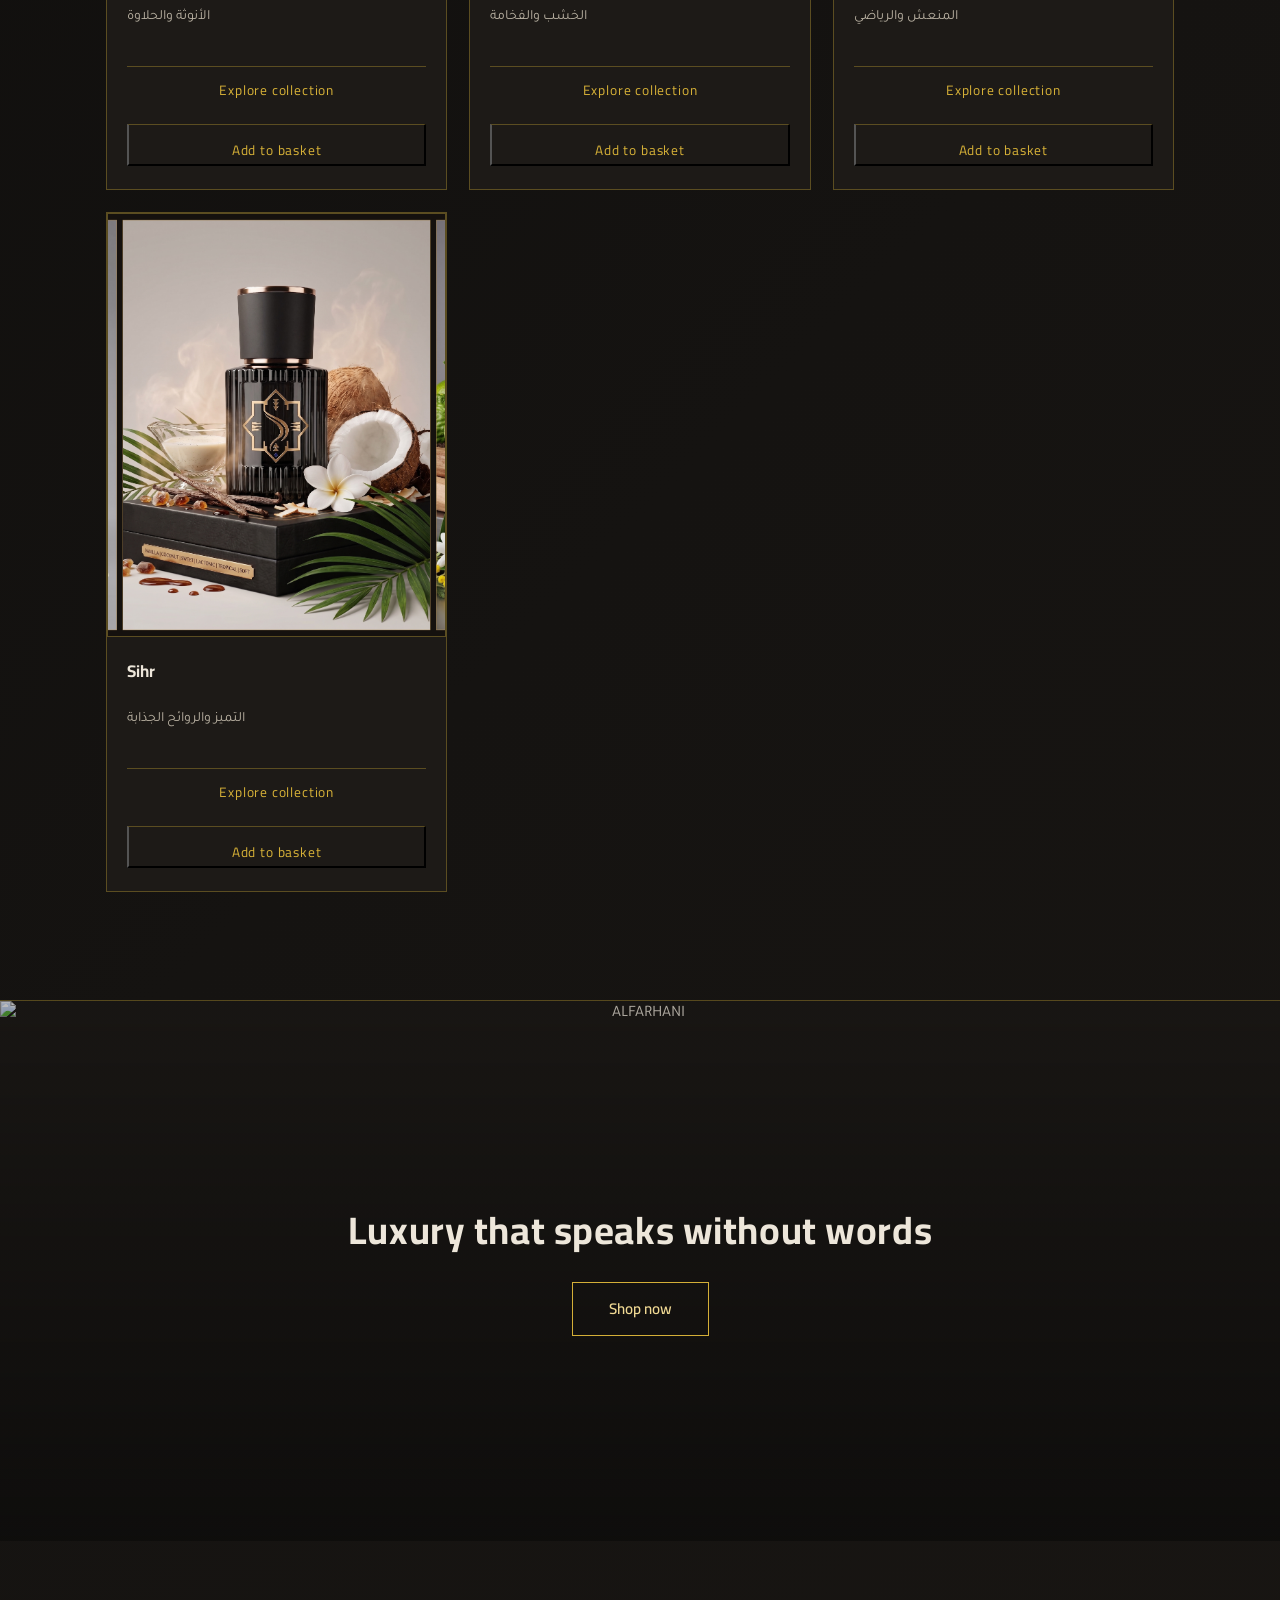
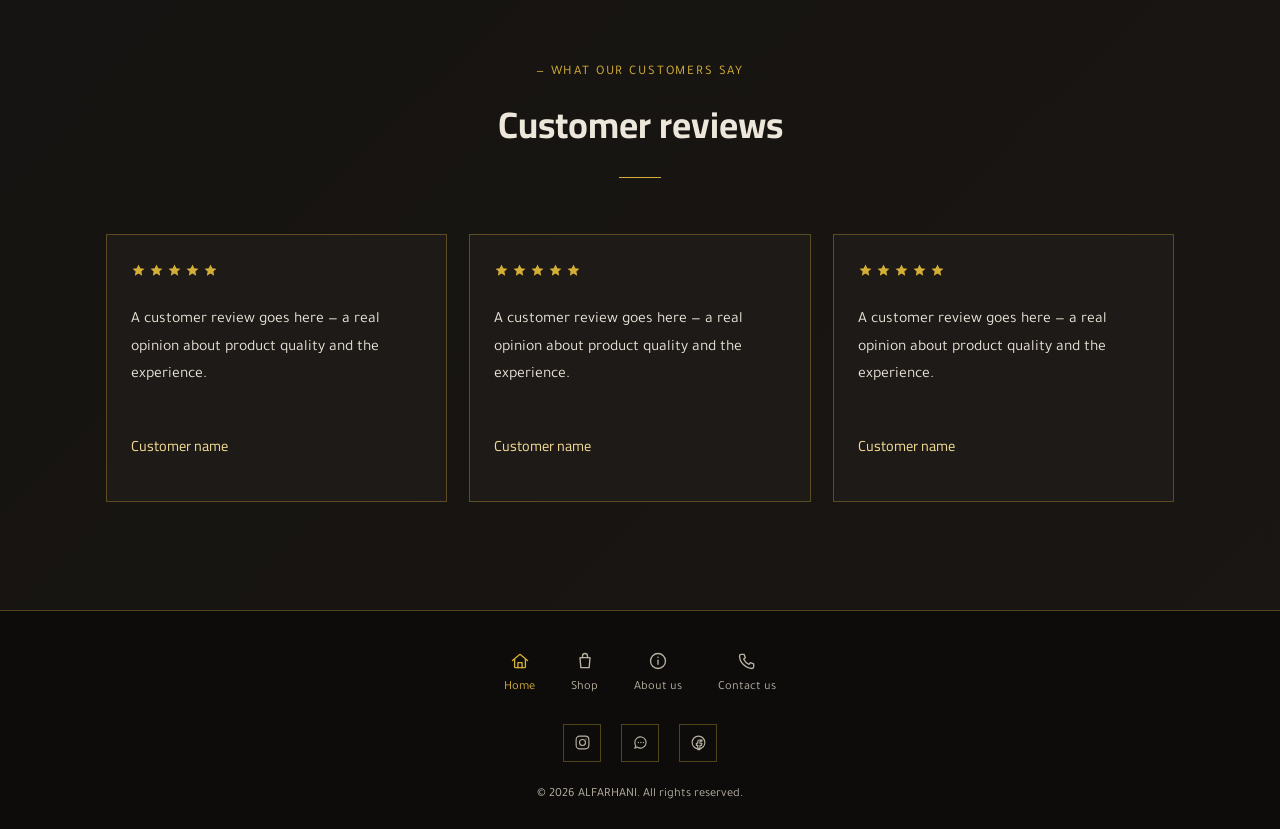
==== commit af2672f1: "yea yea" ====
--- a/index.html
+++ b/index.html
@@ -71,65 +71,65 @@
 
         <div class="card">
           <div class="ph-frame">
-            <img src="images/collection-1.jpg" alt="Collection one">
+            <img src="images/collection-1.jpg" alt="Dalal">
             <span class="ph-fallback">
               <svg viewBox="0 0 24 24" fill="none" stroke="currentColor" stroke-width="1.5" stroke-linecap="round" stroke-linejoin="round"><rect x="3" y="6" width="18" height="14" rx="2"/><circle cx="12" cy="13" r="3.5"/><path d="M8 6l1.5-2h5L16 6"/></svg>
               <span>Add here: images/collection-1.jpg</span>
             </span>
           </div>
           <div class="card-body">
-            <h3 class="card-title">Collection One</h3>
-            <p class="card-sub">A curated selection of luxury perfumes</p>
+            <h3 class="card-title">Dalal</h3>
+            <p class="card-sub">الأنوثة والحلاوة</p>
             <a href="details.html?type=collection&amp;collection=1" class="card-link">Explore collection</a>
-            <button type="button" class="card-link basket-add" data-add-basket="Collection One">Add to basket</button>
-          </div>
-        </div>
-
-        <div class="card">
-          <div class="ph-frame">
-            <img src="images/collection-2.jpg" alt="Collection two">
+            <button type="button" class="card-link basket-add" data-add-basket="Dalal">Add to basket</button>
+          </div>
+        </div>
+
+        <div class="card">
+          <div class="ph-frame">
+            <img src="images/collection-2.jpg" alt="Haiba">
             <span class="ph-fallback">
               <svg viewBox="0 0 24 24" fill="none" stroke="currentColor" stroke-width="1.5" stroke-linecap="round" stroke-linejoin="round"><rect x="3" y="6" width="18" height="14" rx="2"/><circle cx="12" cy="13" r="3.5"/><path d="M8 6l1.5-2h5L16 6"/></svg>
               <span>Add here: images/collection-2.jpg</span>
             </span>
           </div>
           <div class="card-body">
-            <h3 class="card-title">Collection Two</h3>
-            <p class="card-sub">Elegant scents for every special moment</p>
+            <h3 class="card-title">Haiba</h3>
+            <p class="card-sub">الخشب والفخامة</p>
             <a href="details.html?type=collection&amp;collection=2" class="card-link">Explore collection</a>
-            <button type="button" class="card-link basket-add" data-add-basket="Collection Two">Add to basket</button>
-          </div>
-        </div>
-
-        <div class="card">
-          <div class="ph-frame">
-            <img src="images/collection-3.jpg" alt="Collection three">
+            <button type="button" class="card-link basket-add" data-add-basket="Haiba">Add to basket</button>
+          </div>
+        </div>
+
+        <div class="card">
+          <div class="ph-frame">
+            <img src="images/collection-3.jpg" alt="Nabd">
             <span class="ph-fallback">
               <svg viewBox="0 0 24 24" fill="none" stroke="currentColor" stroke-width="1.5" stroke-linecap="round" stroke-linejoin="round"><rect x="3" y="6" width="18" height="14" rx="2"/><circle cx="12" cy="13" r="3.5"/><path d="M8 6l1.5-2h5L16 6"/></svg>
               <span>Add here: images/collection-3.jpg</span>
             </span>
           </div>
           <div class="card-body">
-            <h3 class="card-title">Collection Three</h3>
-            <p class="card-sub">Distinctive perfumes with an unforgettable presence</p>
+            <h3 class="card-title">Nabd</h3>
+            <p class="card-sub">المنعش والرياضي</p>
             <a href="details.html?type=collection&amp;collection=3" class="card-link">Explore collection</a>
-            <button type="button" class="card-link basket-add" data-add-basket="Collection Three">Add to basket</button>
-          </div>
-        </div>
-
-        <div class="card">
-          <div class="ph-frame">
-            <img src="images/collection-1.jpg" alt="Collection four">
+            <button type="button" class="card-link basket-add" data-add-basket="Nabd">Add to basket</button>
+          </div>
+        </div>
+
+        <div class="card">
+          <div class="ph-frame">
+            <img src="images/collection-1.jpg" alt="Sihr">
             <span class="ph-fallback">
               <svg viewBox="0 0 24 24" fill="none" stroke="currentColor" stroke-width="1.5" stroke-linecap="round" stroke-linejoin="round"><rect x="3" y="6" width="18" height="14" rx="2"/><circle cx="12" cy="13" r="3.5"/><path d="M8 6l1.5-2h5L16 6"/></svg>
               <span>Add here: images/collection-1.jpg</span>
             </span>
           </div>
           <div class="card-body">
-            <h3 class="card-title">Collection Four</h3>
-            <p class="card-sub">A refined signature for memorable evenings</p>
+            <h3 class="card-title">Sihr</h3>
+            <p class="card-sub">التميز والروائح الجذابة</p>
             <a href="details.html?type=collection&amp;collection=4" class="card-link">Explore collection</a>
-            <button type="button" class="card-link basket-add" data-add-basket="Collection Four">Add to basket</button>
+            <button type="button" class="card-link basket-add" data-add-basket="Sihr">Add to basket</button>
           </div>
         </div>
 
--- a/style.css
+++ b/style.css
@@ -437,6 +437,55 @@
 .detail-meta span { direction: ltr; text-align: right; }
 .detail-actions { display: flex; gap: 14px; flex-wrap: wrap; margin-top: 28px; }
 
+.collection-detail-heading {
+  max-width: 680px;
+  margin: 0 auto 34px;
+  text-align: center;
+}
+
+.collection-actions {
+  display: flex;
+  justify-content: center;
+  gap: 12px;
+  flex-wrap: wrap;
+  margin-top: 24px;
+}
+
+.collection-actions .btn-gold,
+.collection-actions .btn-outline {
+  cursor: pointer;
+}
+
+.dalal-grid {
+  display: grid;
+  grid-template-columns: repeat(3, 1fr);
+  gap: 20px;
+}
+
+.dalal-card {
+  background: var(--charcoal-panel);
+  border: 1px solid var(--gold-dim);
+  border-radius: 0;
+  overflow: hidden;
+  transition: transform 0.25s ease, border-color 0.25s ease, box-shadow 0.25s ease;
+}
+
+.dalal-card:hover {
+  transform: translateY(-5px);
+  border-color: var(--gold);
+  box-shadow: 0 14px 28px rgba(0, 0, 0, 0.3), 0 0 18px rgba(212, 175, 55, 0.1);
+}
+
+.dalal-card .ph-frame { aspect-ratio: 4 / 5; border: 0; }
+
+.dalal-card-body { padding: 20px 20px 24px; }
+.dalal-label { color: var(--gold); letter-spacing: 0.12em; margin: 0 0 5px; }
+.dalal-card h2 { color: var(--gold-soft); font-family: 'Amiri', var(--font-display); font-size: 1.7rem; margin: 0 0 4px; }
+.dalal-card-body > p:not(.dalal-label) { color: var(--ivory-dim); line-height: 1.8; margin: 0 0 18px; }
+.dalal-card dl { margin: 0; border-top: 1px solid var(--gold-dim); }
+.dalal-card dt { color: var(--gold-soft); font-family: var(--font-display); font-weight: 700; margin-top: 12px; }
+.dalal-card dd { color: var(--ivory-dim); line-height: 1.8; margin: 2px 0 0; }
+
 .detail-image,
 .detail-info { animation: reveal-up 0.7s ease both; }
 
@@ -444,6 +493,7 @@
   .detail-layout { grid-template-columns: 1fr; }
   .detail-image { max-height: 62vh; }
   .detail-meta p { grid-template-columns: 1fr; gap: 2px; }
+  .dalal-grid { grid-template-columns: 1fr; }
 }
 
 @media (max-width: 520px) {
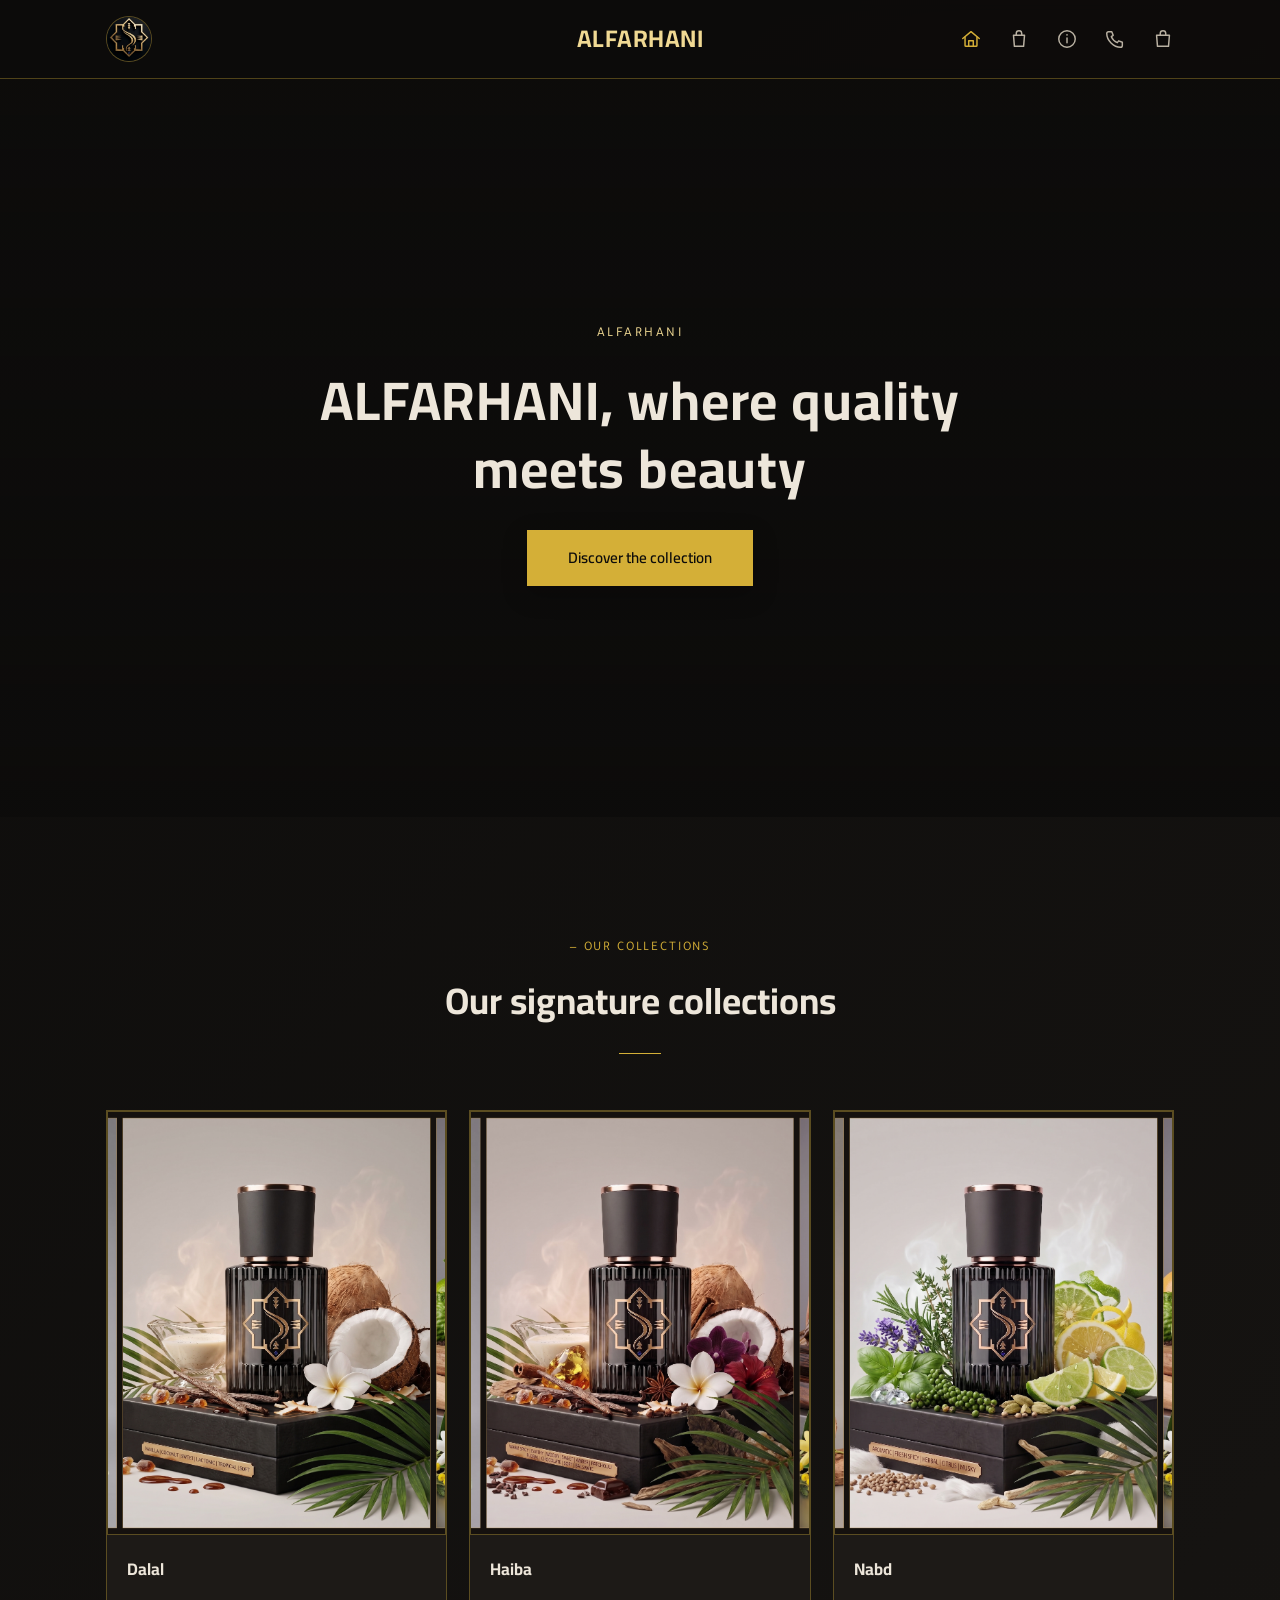
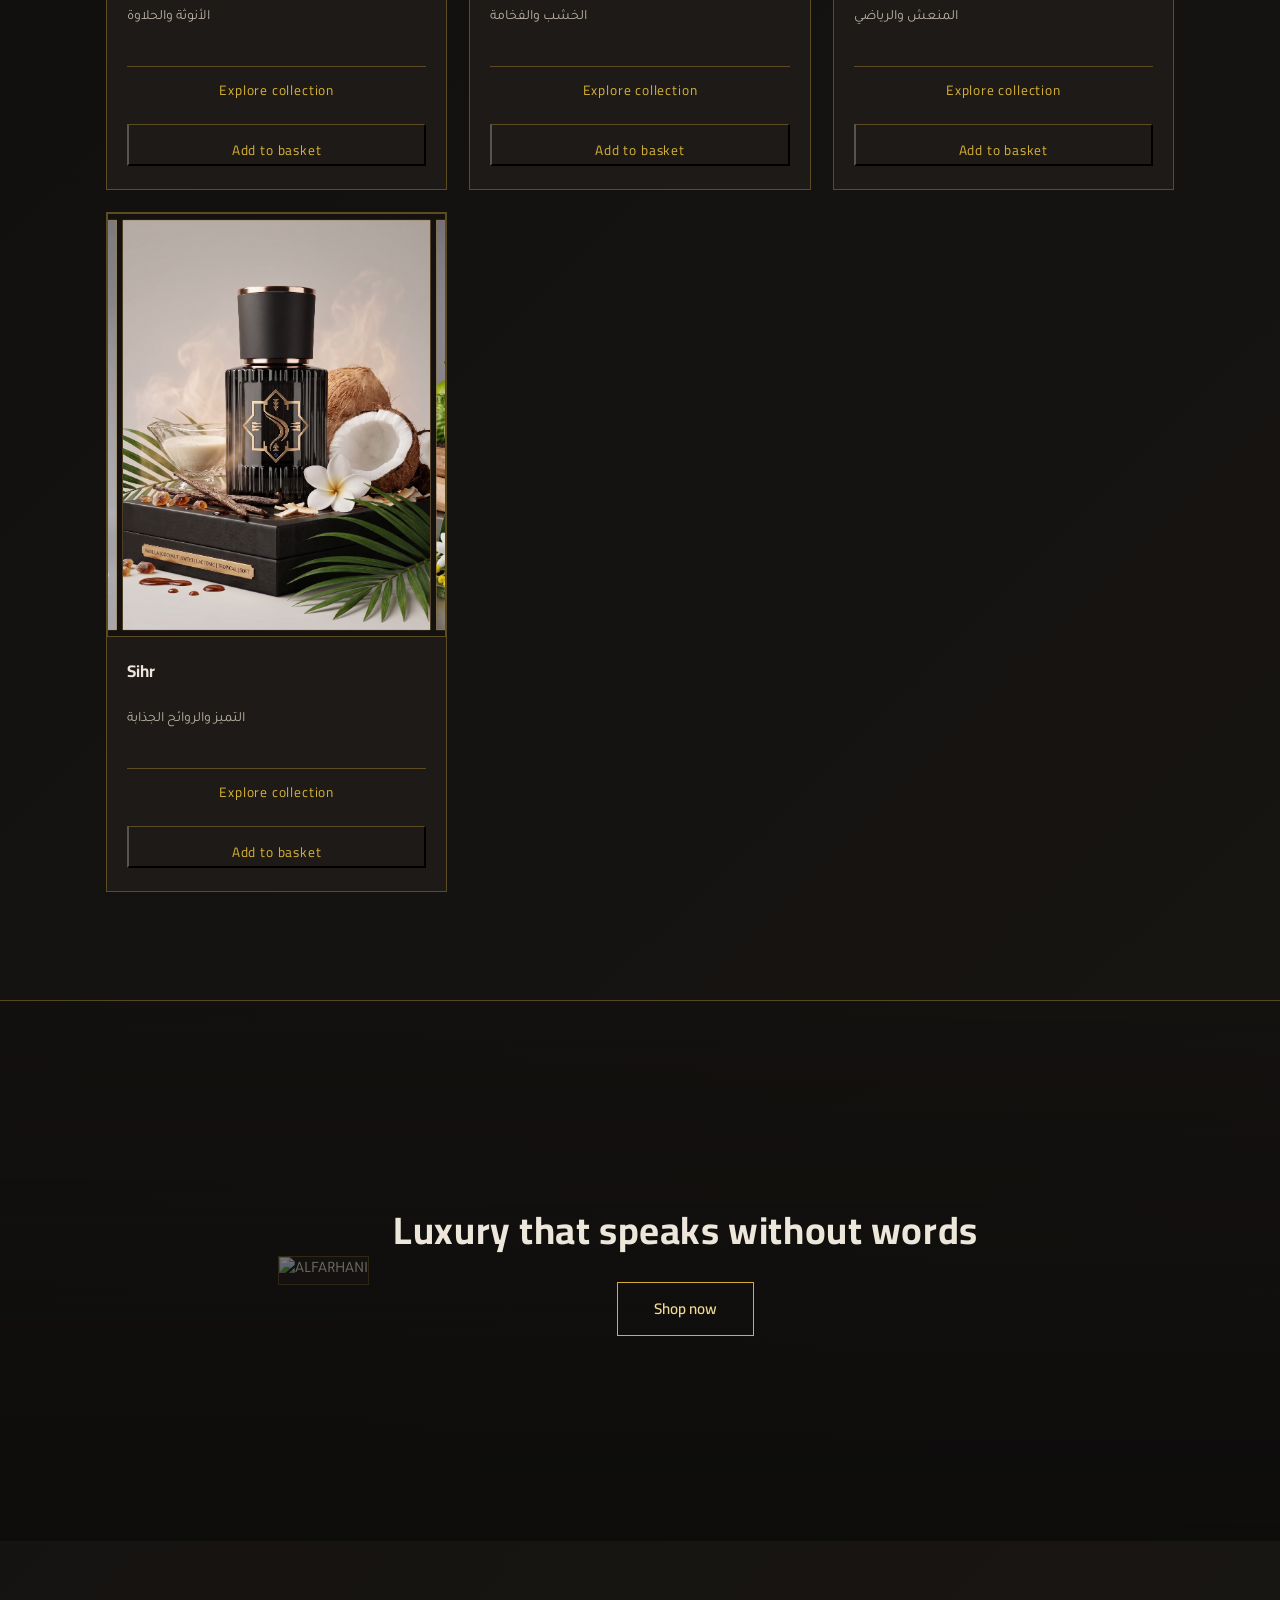
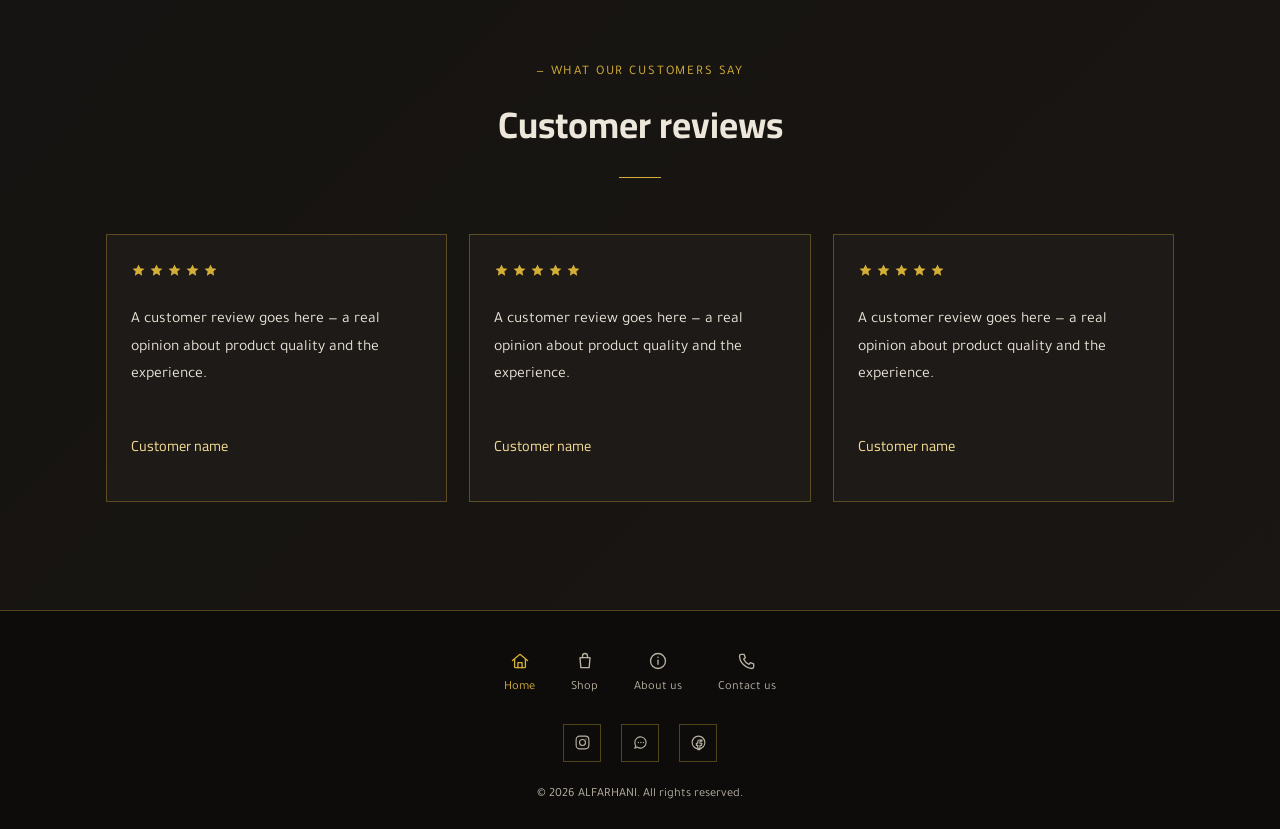
==== commit 3d0470b2: "yes" ====
--- a/index.html
+++ b/index.html
@@ -44,14 +44,13 @@
 
 <main>
 
-  <!-- SECTION 1: primary hero — replace images/hero-1.jpg with the exclusive perfume/packaging photo -->
+  <!-- SECTION 1: primary hero -->
   <section class="hero">
-    <div class="ph-frame">
-      <img src="images/hero-1.jpg" alt="Luxury ALFARHANI perfume">
-      <span class="ph-fallback">
-        <svg viewBox="0 0 24 24" fill="none" stroke="currentColor" stroke-width="1.5" stroke-linecap="round" stroke-linejoin="round"><rect x="3" y="6" width="18" height="14" rx="2"/><circle cx="12" cy="13" r="3.5"/><path d="M8 6l1.5-2h5L16 6"/></svg>
-        <span>Add here: images/hero-1.jpg</span>
-      </span>
+    <div class="hero-slideshow" aria-label="ALFARHANI fragrance collection">
+      <img class="hero-slide hero-slide-1" src="images/collection-1.jpg" alt="ALFARHANI collection">
+      <img class="hero-slide hero-slide-2" src="images/collection-2.jpg" alt="ALFARHANI collection" aria-hidden="true">
+      <img class="hero-slide hero-slide-3" src="images/collection-3.jpg" alt="ALFARHANI collection" aria-hidden="true">
+      <img class="hero-slide hero-slide-4" src="images/product-1a.jpg" alt="ALFARHANI perfume" aria-hidden="true">
     </div>
     <div class="hero-content">
       <p class="hero-eyebrow">ALFARHANI</p>
--- a/style.css
+++ b/style.css
@@ -192,10 +192,32 @@
   overflow: hidden;
 }
 
-.hero .ph-frame {
+.hero-slideshow {
   position: absolute;
   inset: 0;
-  border: none;
+  overflow: hidden;
+  background: var(--charcoal-deep);
+}
+
+.hero-slide {
+  position: absolute;
+  inset: 0;
+  width: 100%;
+  height: 100%;
+  object-fit: cover;
+  opacity: 0;
+  transform: scale(1.04);
+  animation: hero-crossfade 24s infinite;
+}
+
+.hero-slide-1 { animation-delay: 0s; }
+.hero-slide-2 { animation-delay: 6s; }
+.hero-slide-3 { animation-delay: 12s; }
+.hero-slide-4 { animation-delay: 18s; }
+
+@keyframes hero-crossfade {
+  0%, 22% { opacity: 1; transform: scale(1); }
+  27%, 100% { opacity: 0; transform: scale(1.04); }
 }
 
 .hero::after {
@@ -763,6 +785,7 @@
 }
 
 .contact-block .ph-frame { aspect-ratio: 4 / 5; }
+.contact-block .contact-logo { object-fit: contain; padding: clamp(36px, 7vw, 76px); }
 
 .contact-actions {
   display: flex;
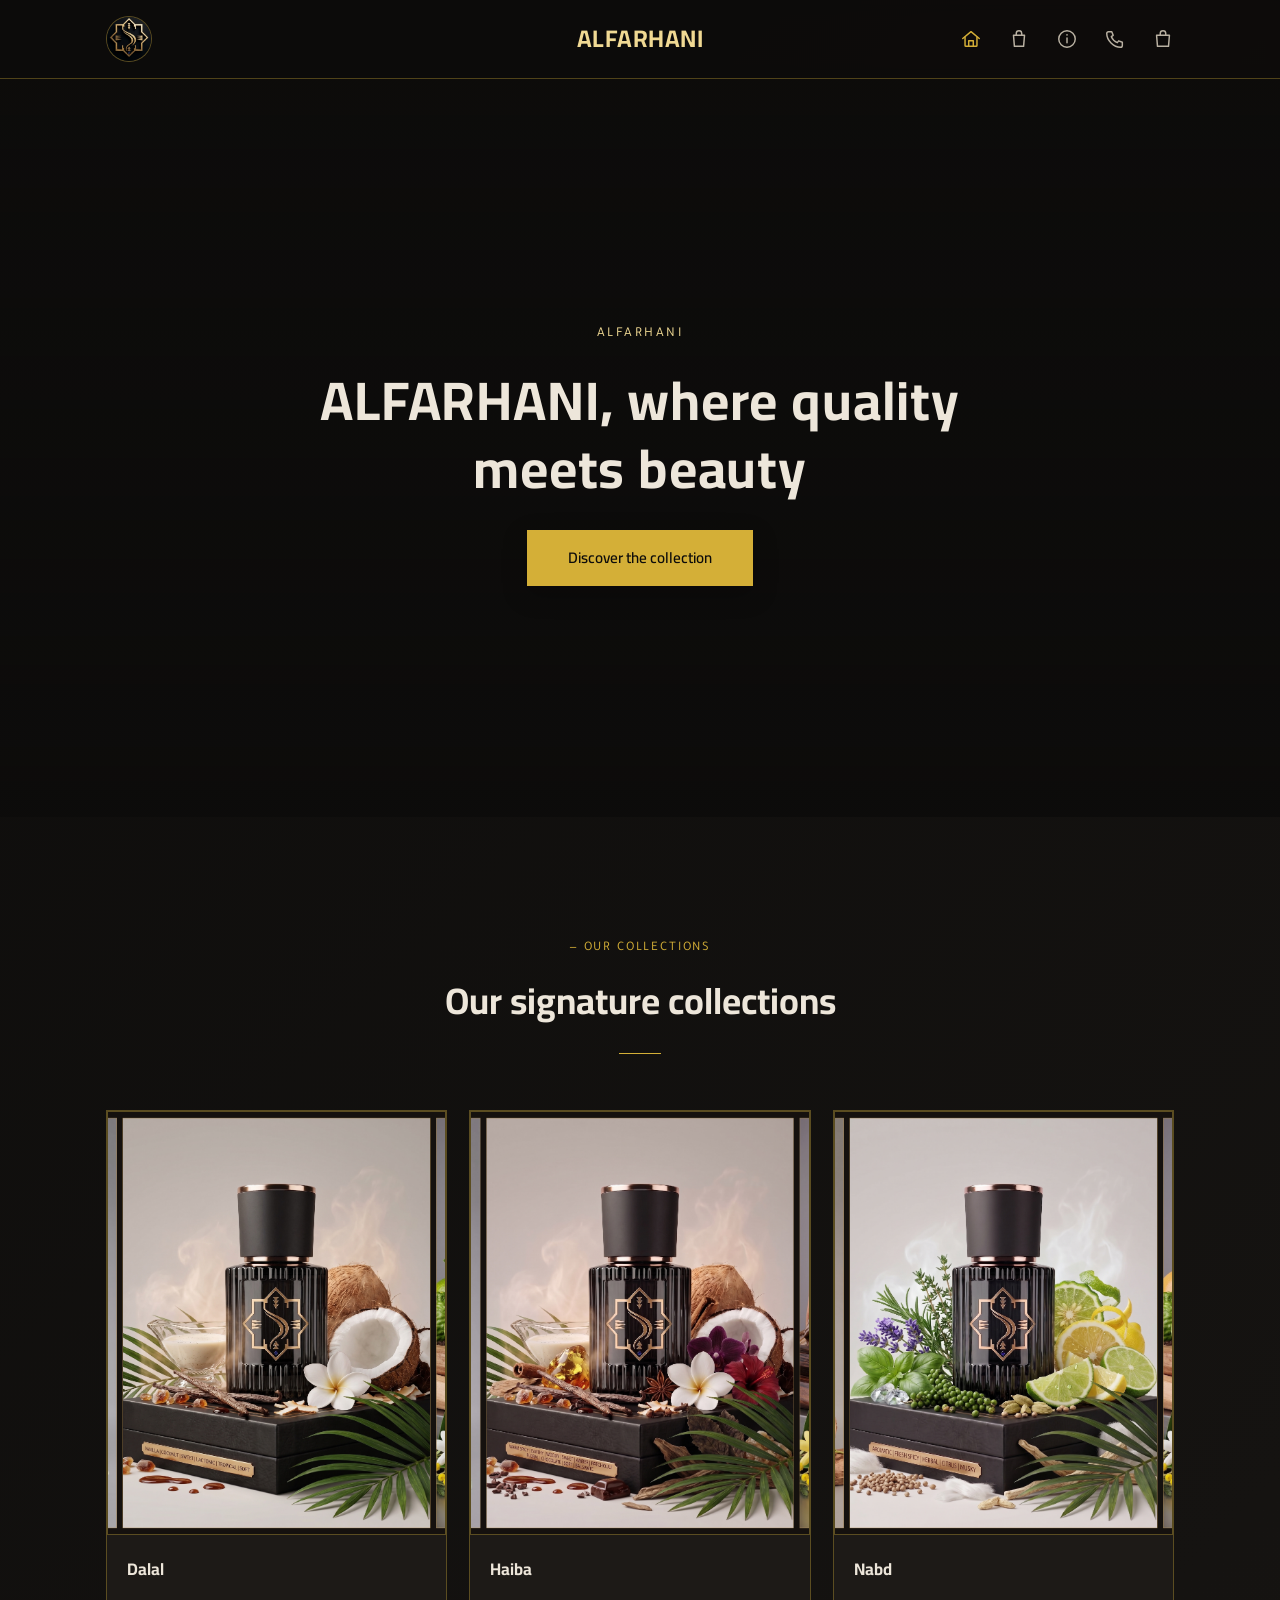
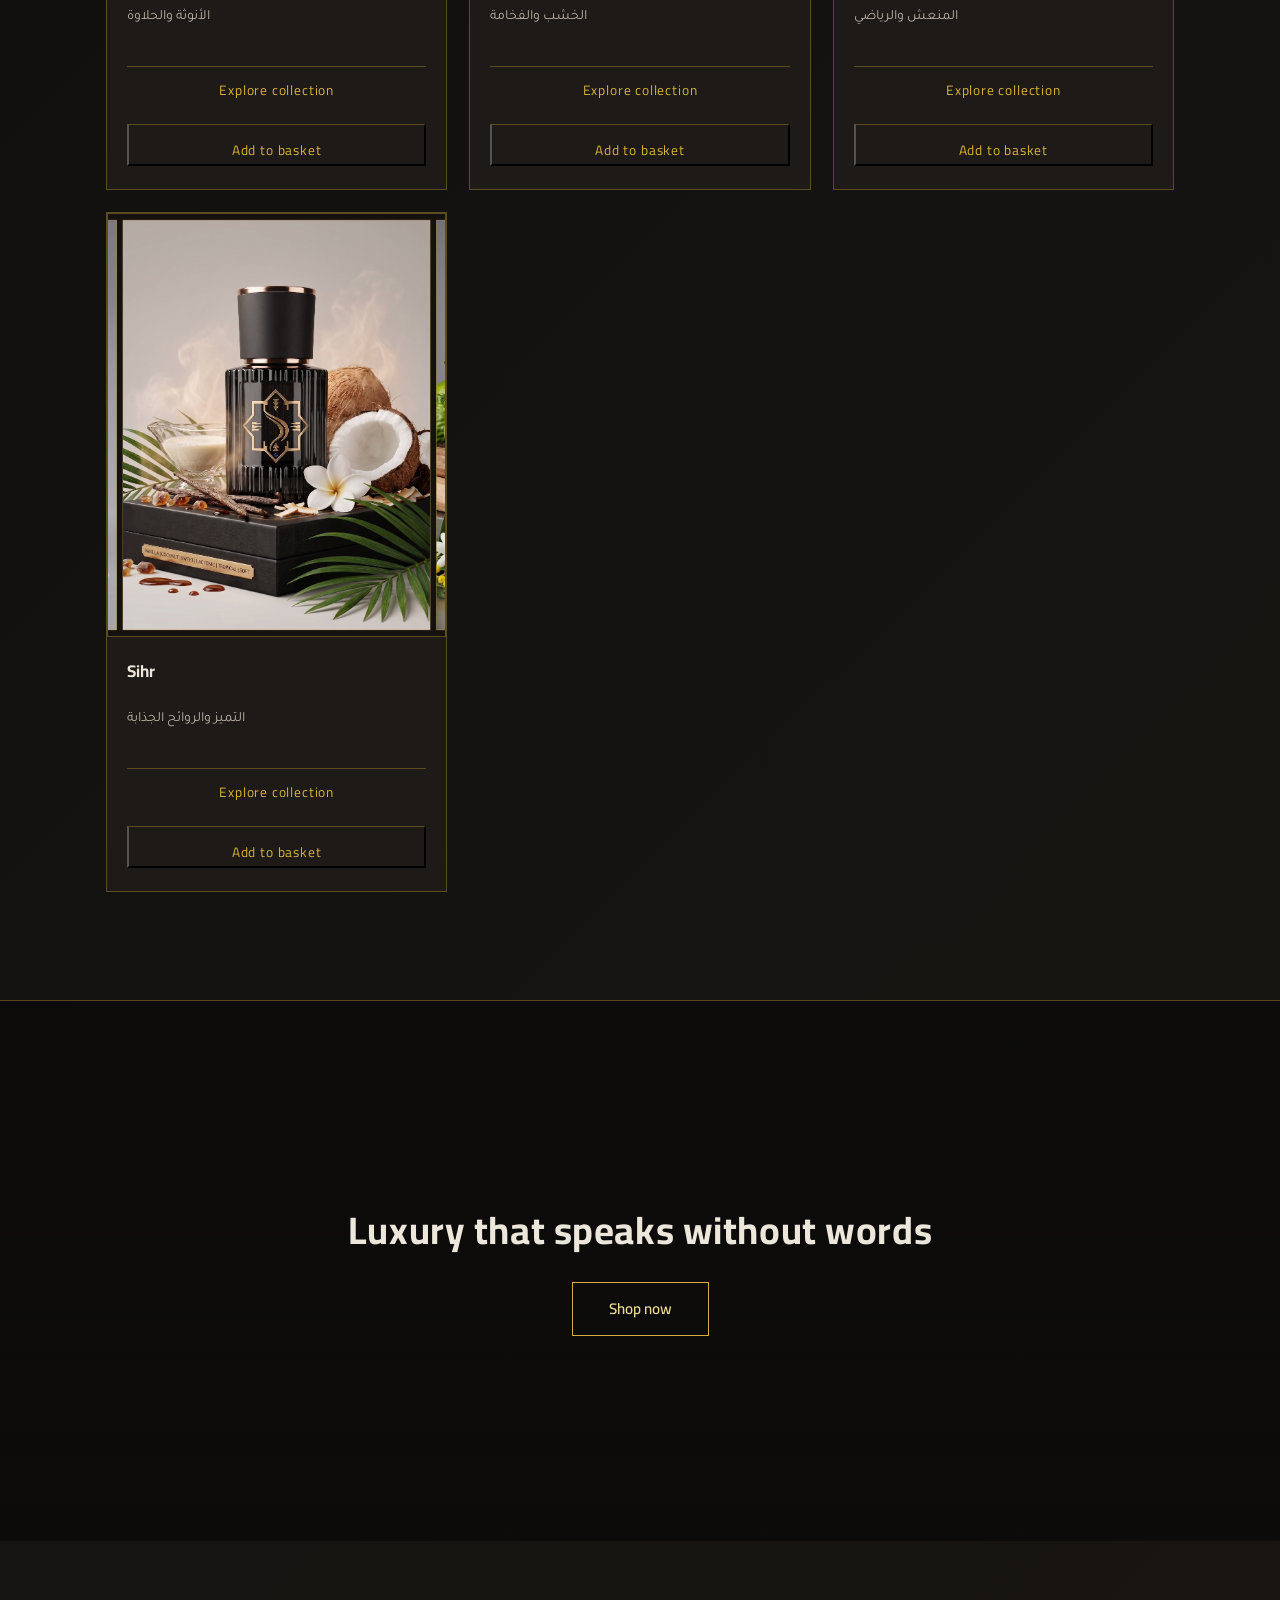
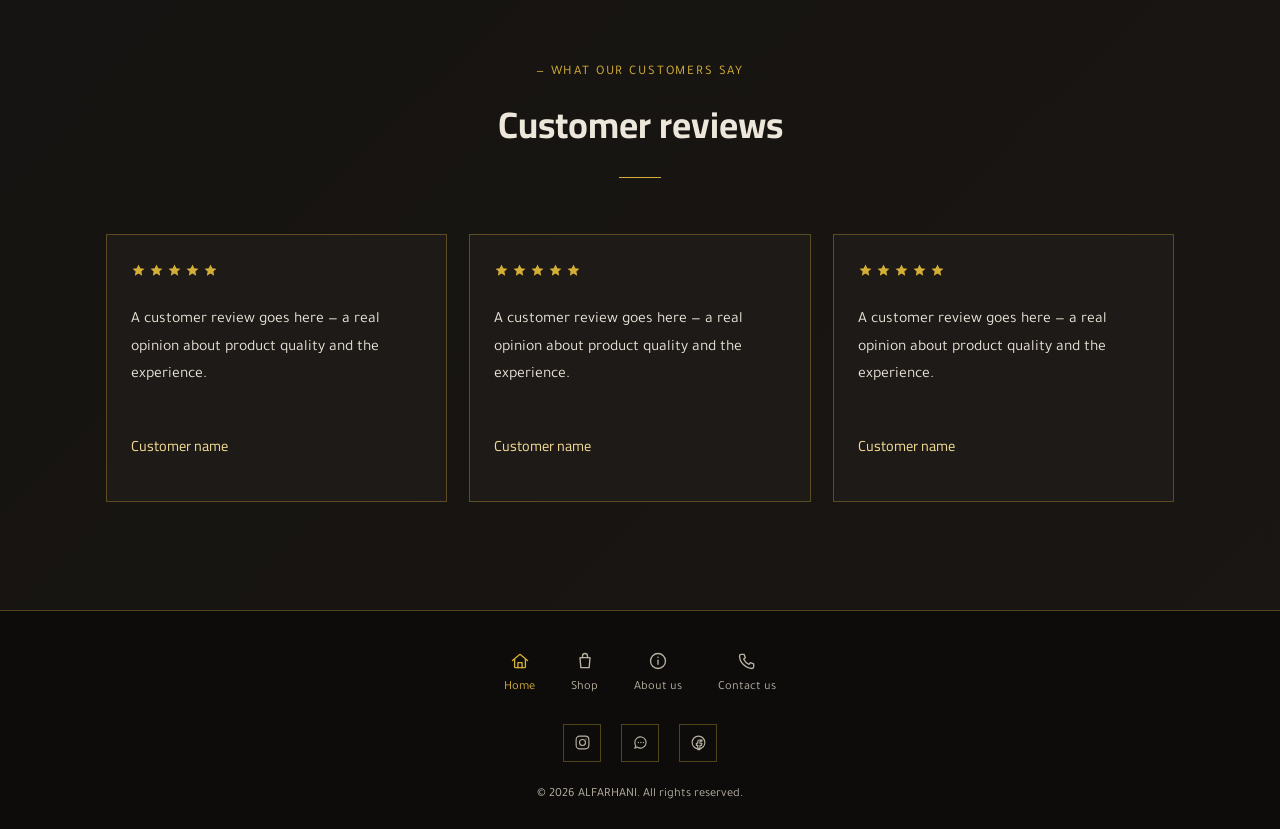
==== commit 5a2e7906: "yes yes" ====
--- a/index.html
+++ b/index.html
@@ -138,14 +138,13 @@
 
   <hr class="rule">
 
-  <!-- SECTION 3: closing hero — replace images/hero-2.jpg with a second brand/lifestyle photo -->
+  <!-- SECTION 3: closing hero -->
   <section class="hero" style="min-height: 60vh;">
-    <div class="ph-frame">
-      <img src="images/hero-2.jpg" alt="ALFARHANI">
-      <span class="ph-fallback">
-        <svg viewBox="0 0 24 24" fill="none" stroke="currentColor" stroke-width="1.5" stroke-linecap="round" stroke-linejoin="round"><rect x="3" y="6" width="18" height="14" rx="2"/><circle cx="12" cy="13" r="3.5"/><path d="M8 6l1.5-2h5L16 6"/></svg>
-        <span>Add here: images/hero-2.jpg</span>
-      </span>
+    <div class="hero-slideshow" aria-label="ALFARHANI perfume selection">
+      <img class="hero-slide hero-slide-1" src="images/product-4b.png" alt="ALFARHANI perfume">
+      <img class="hero-slide hero-slide-2" src="images/product-5b.png" alt="ALFARHANI perfume" aria-hidden="true">
+      <img class="hero-slide hero-slide-3" src="images/product-6b.jpg" alt="ALFARHANI perfume" aria-hidden="true">
+      <img class="hero-slide hero-slide-4" src="images/product-7b.jpg" alt="ALFARHANI perfume" aria-hidden="true">
     </div>
     <div class="hero-content">
       <h2 class="hero-title" style="font-size: clamp(1.6rem, 4vw, 2.4rem);">Luxury that speaks without words</h2>
--- a/style.css
+++ b/style.css
@@ -205,19 +205,20 @@
   width: 100%;
   height: 100%;
   object-fit: cover;
+  object-position: center;
   opacity: 0;
-  transform: scale(1.04);
-  animation: hero-crossfade 24s infinite;
+  transform: scale(1.01);
+  animation: hero-crossfade 32s ease-in-out infinite;
 }
 
 .hero-slide-1 { animation-delay: 0s; }
-.hero-slide-2 { animation-delay: 6s; }
-.hero-slide-3 { animation-delay: 12s; }
-.hero-slide-4 { animation-delay: 18s; }
+.hero-slide-2 { animation-delay: 8s; }
+.hero-slide-3 { animation-delay: 16s; }
+.hero-slide-4 { animation-delay: 24s; }
 
 @keyframes hero-crossfade {
-  0%, 22% { opacity: 1; transform: scale(1); }
-  27%, 100% { opacity: 0; transform: scale(1.04); }
+  0%, 18% { opacity: 1; transform: scale(1.01); }
+  25%, 100% { opacity: 0; transform: scale(1.01); }
 }
 
 .hero::after {
@@ -319,6 +320,49 @@
   display: grid;
   grid-template-columns: repeat(auto-fit, minmax(260px, 1fr));
   gap: 22px;
+}
+
+.shop-categories {
+  display: grid;
+  grid-template-columns: repeat(4, minmax(0, 1fr));
+  gap: 10px;
+  margin: 0 0 30px;
+}
+
+.category-filter {
+  min-height: 76px;
+  padding: 12px 14px;
+  border: 1px solid var(--gold-dim);
+  border-radius: 0;
+  background: rgba(29, 26, 23, 0.72);
+  color: var(--ivory-dim);
+  cursor: pointer;
+  font: inherit;
+  text-align: right;
+  transition: background 0.2s ease, border-color 0.2s ease, color 0.2s ease, transform 0.2s ease;
+}
+
+.category-filter:hover,
+.category-filter.is-active {
+  background: var(--gold);
+  border-color: var(--gold);
+  color: var(--charcoal-deep);
+  transform: translateY(-2px);
+}
+
+.category-filter strong,
+.category-filter small,
+.category-filter span { display: block; }
+.category-filter strong { font-family: var(--font-display); font-size: 0.92rem; }
+.category-filter small { margin-top: 4px; font-size: 0.72rem; line-height: 1.45; opacity: 0.8; }
+.category-filter span { margin-top: 5px; font-size: 0.7rem; opacity: 0.75; }
+
+@media (max-width: 820px) {
+  .shop-categories { grid-template-columns: repeat(2, minmax(0, 1fr)); }
+}
+
+@media (max-width: 520px) {
+  .shop-categories { grid-template-columns: 1fr; }
 }
 
 .card {
@@ -785,7 +829,7 @@
 }
 
 .contact-block .ph-frame { aspect-ratio: 4 / 5; }
-.contact-block .contact-logo { object-fit: contain; padding: clamp(36px, 7vw, 76px); }
+.contact-block .contact-logo { object-fit: cover; padding: 0; }
 
 .contact-actions {
   display: flex;
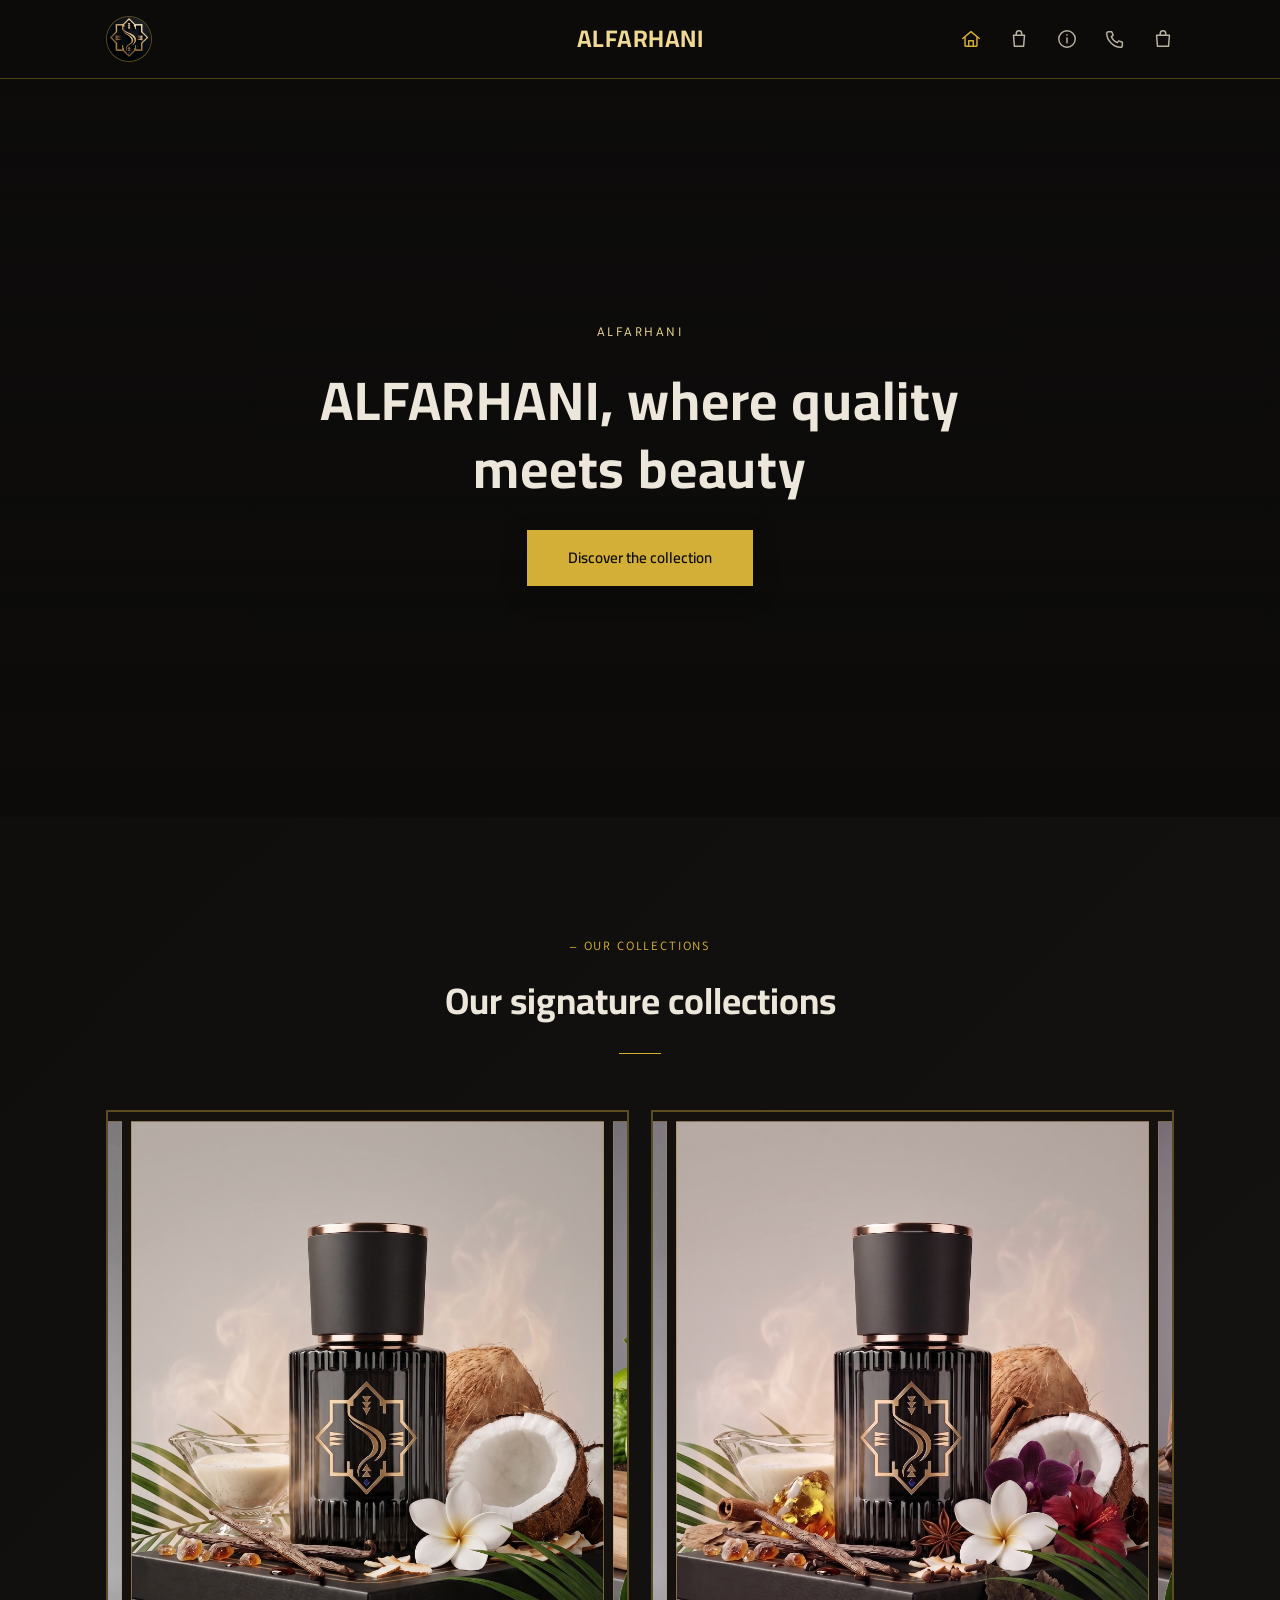
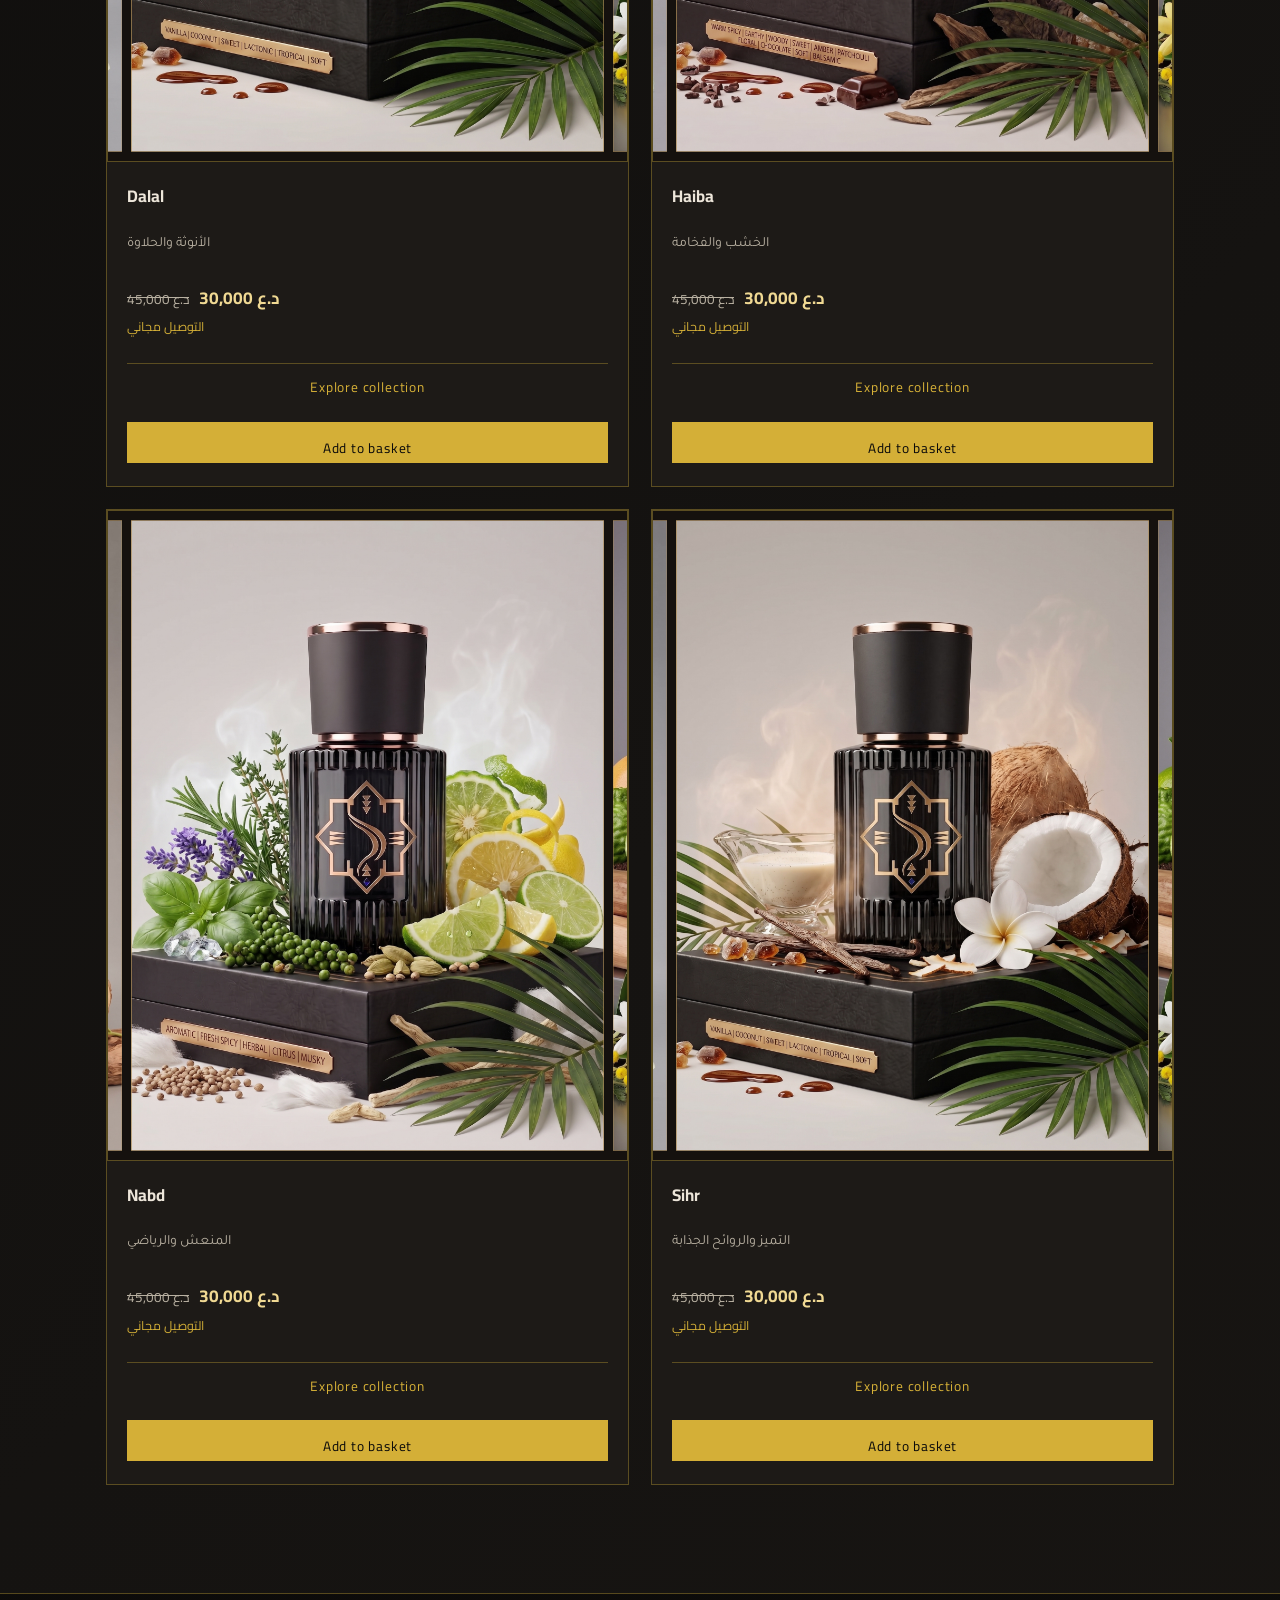
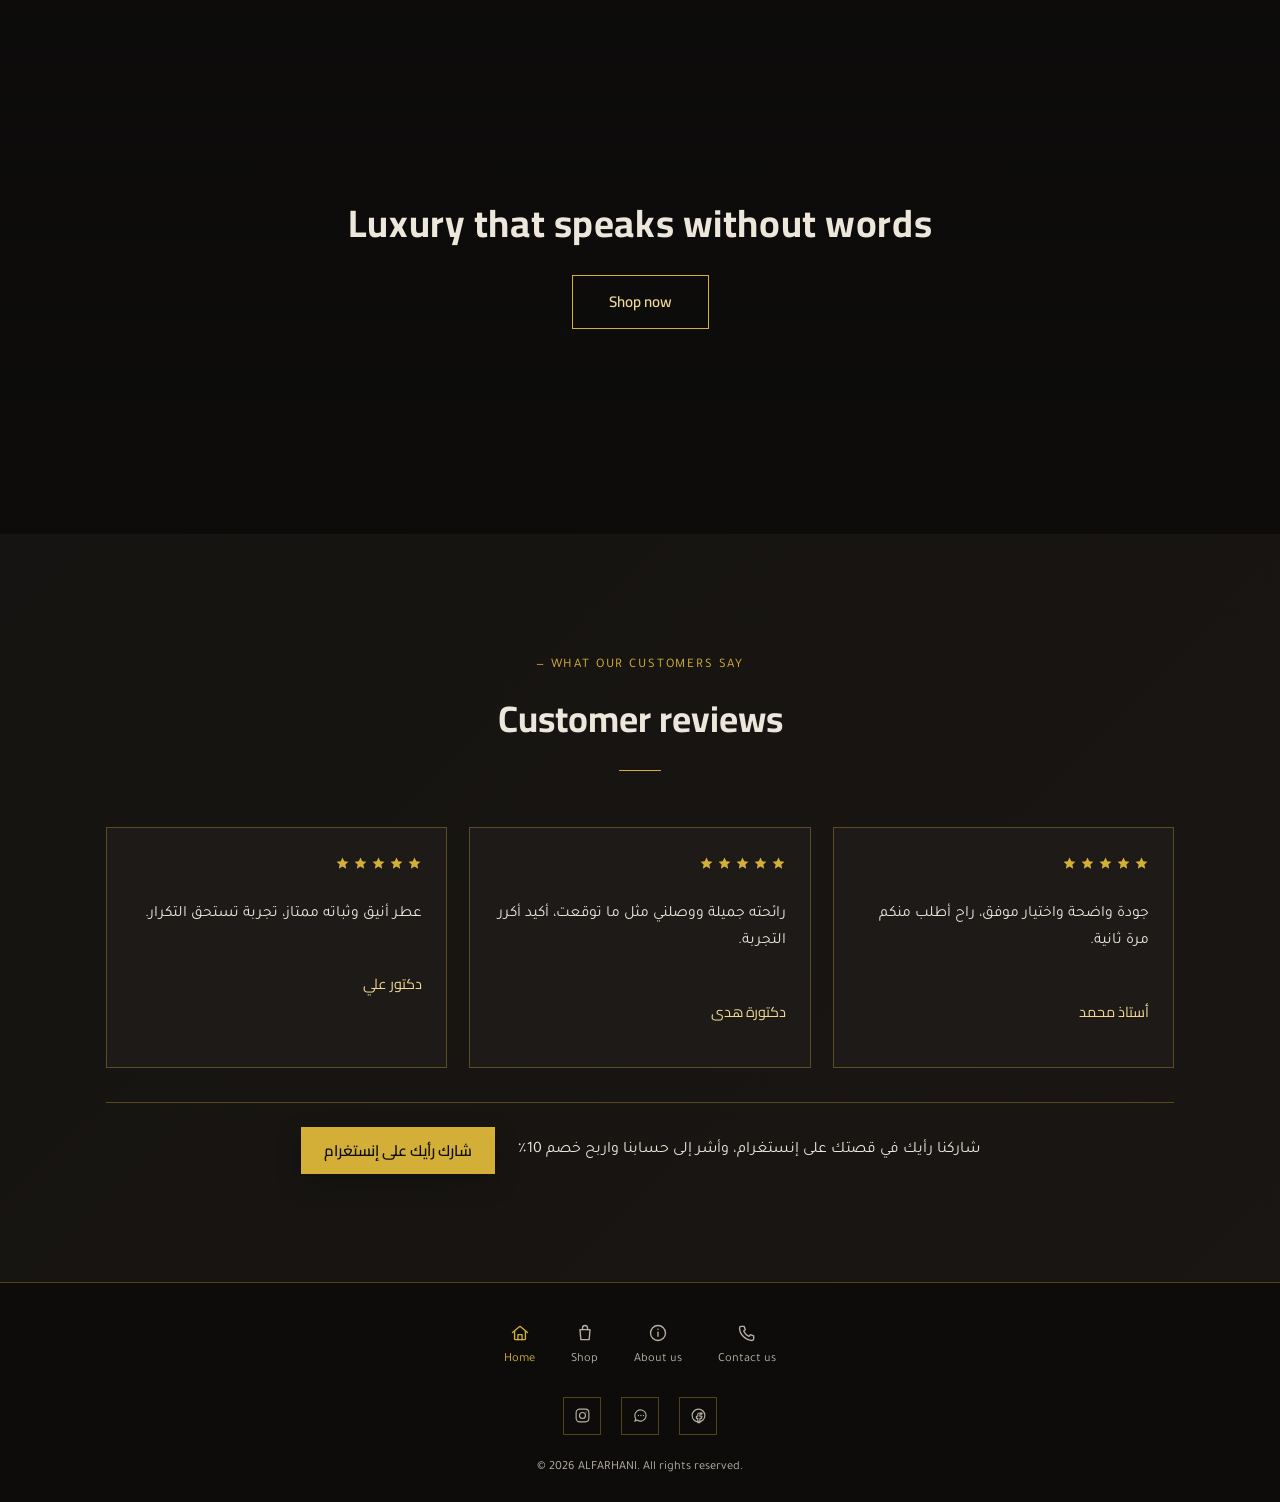
==== commit 03eae98c: "yes yes" ====
--- a/index.html
+++ b/index.html
@@ -66,7 +66,7 @@
         <p class="section-eyebrow">— Our collections</p>
         <h2 class="section-title">Our signature collections</h2>
       </div>
-      <div class="grid" data-collection-grid>
+      <div class="grid collection-grid" data-collection-grid>
 
         <div class="card">
           <div class="ph-frame">
@@ -79,8 +79,11 @@
           <div class="card-body">
             <h3 class="card-title">Dalal</h3>
             <p class="card-sub">الأنوثة والحلاوة</p>
+            <div class="collection-price" aria-label="السعر بعد التخفيض 30 ألف دينار عراقي، السعر السابق 45 ألف دينار عراقي، والتوصيل مجاني">
+              <del>45,000 د.ع</del><strong>30,000 د.ع</strong><span>التوصيل مجاني</span>
+            </div>
             <a href="details.html?type=collection&amp;collection=1" class="card-link">Explore collection</a>
-            <button type="button" class="card-link basket-add" data-add-basket="Dalal">Add to basket</button>
+            <button type="button" class="card-link basket-add collection-basket-add" data-add-basket="Dalal">Add to basket</button>
           </div>
         </div>
 
@@ -95,8 +98,11 @@
           <div class="card-body">
             <h3 class="card-title">Haiba</h3>
             <p class="card-sub">الخشب والفخامة</p>
+            <div class="collection-price" aria-label="السعر بعد التخفيض 30 ألف دينار عراقي، السعر السابق 45 ألف دينار عراقي، والتوصيل مجاني">
+              <del>45,000 د.ع</del><strong>30,000 د.ع</strong><span>التوصيل مجاني</span>
+            </div>
             <a href="details.html?type=collection&amp;collection=2" class="card-link">Explore collection</a>
-            <button type="button" class="card-link basket-add" data-add-basket="Haiba">Add to basket</button>
+            <button type="button" class="card-link basket-add collection-basket-add" data-add-basket="Haiba">Add to basket</button>
           </div>
         </div>
 
@@ -111,8 +117,11 @@
           <div class="card-body">
             <h3 class="card-title">Nabd</h3>
             <p class="card-sub">المنعش والرياضي</p>
+            <div class="collection-price" aria-label="السعر بعد التخفيض 30 ألف دينار عراقي، السعر السابق 45 ألف دينار عراقي، والتوصيل مجاني">
+              <del>45,000 د.ع</del><strong>30,000 د.ع</strong><span>التوصيل مجاني</span>
+            </div>
             <a href="details.html?type=collection&amp;collection=3" class="card-link">Explore collection</a>
-            <button type="button" class="card-link basket-add" data-add-basket="Nabd">Add to basket</button>
+            <button type="button" class="card-link basket-add collection-basket-add" data-add-basket="Nabd">Add to basket</button>
           </div>
         </div>
 
@@ -127,8 +136,11 @@
           <div class="card-body">
             <h3 class="card-title">Sihr</h3>
             <p class="card-sub">التميز والروائح الجذابة</p>
+            <div class="collection-price" aria-label="السعر بعد التخفيض 30 ألف دينار عراقي، السعر السابق 45 ألف دينار عراقي، والتوصيل مجاني">
+              <del>45,000 د.ع</del><strong>30,000 د.ع</strong><span>التوصيل مجاني</span>
+            </div>
             <a href="details.html?type=collection&amp;collection=4" class="card-link">Explore collection</a>
-            <button type="button" class="card-link basket-add" data-add-basket="Sihr">Add to basket</button>
+            <button type="button" class="card-link basket-add collection-basket-add" data-add-basket="Sihr">Add to basket</button>
           </div>
         </div>
 
@@ -161,7 +173,7 @@
       </div>
       <div class="grid">
 
-        <div class="testimonial">
+        <div class="testimonial" lang="ar" dir="rtl">
           <div class="stars">
             <svg viewBox="0 0 24 24"><path d="M12 2.5l2.9 6 6.6.7-4.9 4.5 1.3 6.5L12 16.9 6.1 20.2l1.3-6.5L2.5 9.2l6.6-.7L12 2.5Z"/></svg>
             <svg viewBox="0 0 24 24"><path d="M12 2.5l2.9 6 6.6.7-4.9 4.5 1.3 6.5L12 16.9 6.1 20.2l1.3-6.5L2.5 9.2l6.6-.7L12 2.5Z"/></svg>
@@ -169,11 +181,11 @@
             <svg viewBox="0 0 24 24"><path d="M12 2.5l2.9 6 6.6.7-4.9 4.5 1.3 6.5L12 16.9 6.1 20.2l1.3-6.5L2.5 9.2l6.6-.7L12 2.5Z"/></svg>
             <svg viewBox="0 0 24 24"><path d="M12 2.5l2.9 6 6.6.7-4.9 4.5 1.3 6.5L12 16.9 6.1 20.2l1.3-6.5L2.5 9.2l6.6-.7L12 2.5Z"/></svg>
           </div>
-          <p class="testimonial-quote">A customer review goes here — a real opinion about product quality and the experience.</p>
-          <p class="testimonial-name">Customer name</p>
-        </div>
-
-        <div class="testimonial">
+          <p class="testimonial-quote">عطر أنيق وثباته ممتاز، تجربة تستحق التكرار.</p>
+          <p class="testimonial-name">دكتور علي</p>
+        </div>
+
+        <div class="testimonial" lang="ar" dir="rtl">
           <div class="stars">
             <svg viewBox="0 0 24 24"><path d="M12 2.5l2.9 6 6.6.7-4.9 4.5 1.3 6.5L12 16.9 6.1 20.2l1.3-6.5L2.5 9.2l6.6-.7L12 2.5Z"/></svg>
             <svg viewBox="0 0 24 24"><path d="M12 2.5l2.9 6 6.6.7-4.9 4.5 1.3 6.5L12 16.9 6.1 20.2l1.3-6.5L2.5 9.2l6.6-.7L12 2.5Z"/></svg>
@@ -181,11 +193,11 @@
             <svg viewBox="0 0 24 24"><path d="M12 2.5l2.9 6 6.6.7-4.9 4.5 1.3 6.5L12 16.9 6.1 20.2l1.3-6.5L2.5 9.2l6.6-.7L12 2.5Z"/></svg>
             <svg viewBox="0 0 24 24"><path d="M12 2.5l2.9 6 6.6.7-4.9 4.5 1.3 6.5L12 16.9 6.1 20.2l1.3-6.5L2.5 9.2l6.6-.7L12 2.5Z"/></svg>
           </div>
-          <p class="testimonial-quote">A customer review goes here — a real opinion about product quality and the experience.</p>
-          <p class="testimonial-name">Customer name</p>
-        </div>
-
-        <div class="testimonial">
+          <p class="testimonial-quote">رائحته جميلة ووصلني مثل ما توقعت، أكيد أكرر التجربة.</p>
+          <p class="testimonial-name">دكتورة هدى</p>
+        </div>
+
+        <div class="testimonial" lang="ar" dir="rtl">
           <div class="stars">
             <svg viewBox="0 0 24 24"><path d="M12 2.5l2.9 6 6.6.7-4.9 4.5 1.3 6.5L12 16.9 6.1 20.2l1.3-6.5L2.5 9.2l6.6-.7L12 2.5Z"/></svg>
             <svg viewBox="0 0 24 24"><path d="M12 2.5l2.9 6 6.6.7-4.9 4.5 1.3 6.5L12 16.9 6.1 20.2l1.3-6.5L2.5 9.2l6.6-.7L12 2.5Z"/></svg>
@@ -193,10 +205,14 @@
             <svg viewBox="0 0 24 24"><path d="M12 2.5l2.9 6 6.6.7-4.9 4.5 1.3 6.5L12 16.9 6.1 20.2l1.3-6.5L2.5 9.2l6.6-.7L12 2.5Z"/></svg>
             <svg viewBox="0 0 24 24"><path d="M12 2.5l2.9 6 6.6.7-4.9 4.5 1.3 6.5L12 16.9 6.1 20.2l1.3-6.5L2.5 9.2l6.6-.7L12 2.5Z"/></svg>
           </div>
-          <p class="testimonial-quote">A customer review goes here — a real opinion about product quality and the experience.</p>
-          <p class="testimonial-name">Customer name</p>
-        </div>
-
+          <p class="testimonial-quote">جودة واضحة واختيار موفق، راح أطلب منكم مرة ثانية.</p>
+          <p class="testimonial-name">أستاذ محمد</p>
+        </div>
+
+      </div>
+      <div class="review-invite" lang="ar" dir="rtl">
+        <p>شاركنا رأيك في قصتك على إنستغرام، وأشر إلى حسابنا واربح خصم 10٪</p>
+        <a class="btn-gold" href="https://www.instagram.com/daralfarhani/" target="_blank" rel="noopener noreferrer">شارك رأيك على إنستغرام</a>
       </div>
     </div>
   </section>
--- a/style.css
+++ b/style.css
@@ -322,6 +322,8 @@
   gap: 22px;
 }
 
+.collection-grid { grid-template-columns: repeat(2, minmax(0, 1fr)); }
+
 .shop-categories {
   display: grid;
   grid-template-columns: repeat(4, minmax(0, 1fr));
@@ -397,6 +399,40 @@
 .card-title { font-size: 1.05rem; color: var(--ivory); }
 .card-sub { color: var(--ivory-dim); font-size: 0.88rem; }
 .card-price { color: var(--gold-soft); font-family: var(--font-display); font-weight: 600; margin-top: auto; padding-top: 10px; }
+.card-price del,
+.detail-price del { display: block; color: var(--ivory-dim); font-size: 0.82rem; font-weight: 400; }
+.card-price strong,
+.detail-price strong { display: block; color: var(--gold-soft); font-size: inherit; }
+
+.collection-price {
+  display: flex;
+  align-items: baseline;
+  flex-wrap: wrap;
+  gap: 4px 10px;
+  margin: 4px 0;
+  font-family: var(--font-display);
+}
+
+.collection-price del { color: var(--ivory-dim); font-size: 0.84rem; }
+.collection-price strong { color: var(--gold-soft); font-size: 1.08rem; }
+.collection-price span { flex-basis: 100%; color: var(--gold); font-size: 0.78rem; }
+
+.collection-grid .collection-basket-add {
+  width: 100%;
+  border: 1px solid var(--gold);
+  background: var(--gold);
+  color: var(--charcoal-deep);
+  cursor: pointer;
+}
+
+.collection-grid .collection-basket-add:hover { color: var(--charcoal-deep); background: var(--gold-soft); }
+.collection-grid .collection-basket-add.is-added { color: var(--charcoal-deep); background: var(--gold-soft); cursor: default; }
+
+@media (max-width: 420px) {
+  .collection-grid { gap: 12px; }
+  .collection-grid .card-body { padding: 14px 12px 16px; }
+  .collection-grid .collection-basket-add { font-size: 0.72rem; letter-spacing: 0; }
+}
 
 .card-link {
   margin-top: 14px;
@@ -497,10 +533,17 @@
 .detail-kicker { color: var(--gold); font-size: 0.82rem; margin: 0 0 22px; }
 .detail-description { color: var(--ivory-dim); font-size: 1.05rem; line-height: 1.9; max-width: 540px; }
 .detail-price { color: var(--gold-soft); font-family: var(--font-display); font-weight: 600; font-size: 1.15rem; margin-top: 22px; }
+.detail-price-values { display: flex; align-items: baseline; gap: 10px; }
+.detail-price-values del { color: var(--ivory-dim); font-size: 0.82rem; }
+.detail-price-values strong { color: var(--gold-soft); }
 .detail-meta { border-top: 1px solid var(--gold-dim); margin-top: 24px; max-width: 680px; }
 .detail-meta p { display: grid; grid-template-columns: 140px 1fr; gap: 18px; margin: 0; padding: 11px 0; border-bottom: 1px solid rgba(201, 162, 39, 0.16); color: var(--ivory-dim); }
 .detail-meta strong { color: var(--gold-soft); font-family: var(--font-display); font-weight: 600; }
 .detail-meta span { direction: ltr; text-align: right; }
+.detail-meta-ar { direction: rtl; }
+.detail-meta-ar span { direction: rtl; text-align: right; }
+.detail-ar-title { color: var(--gold-soft); font-size: 1.15rem; margin: 18px 0 8px; }
+.detail-ar-description { color: var(--ivory-dim); line-height: 1.9; margin: 0; padding: 10px 0; border-bottom: 1px solid rgba(201, 162, 39, 0.16); }
 .detail-actions { display: flex; gap: 14px; flex-wrap: wrap; margin-top: 28px; }
 
 .collection-detail-heading {
@@ -582,6 +625,21 @@
 
 .testimonial-quote { color: var(--ivory); font-size: 0.98rem; line-height: 1.75; }
 .testimonial-name { color: var(--gold-soft); font-family: var(--font-display); font-size: 0.9rem; }
+
+.review-invite {
+  display: flex;
+  align-items: center;
+  justify-content: center;
+  flex-wrap: wrap;
+  gap: 10px 22px;
+  margin-top: 34px;
+  padding-top: 24px;
+  border-top: 1px solid var(--gold-dim);
+  text-align: center;
+}
+
+.review-invite p { color: var(--ivory); margin: 0; }
+.review-invite .btn-gold { padding: 10px 22px; }
 
 /* ---------- Footer ---------- */
 .site-footer {
